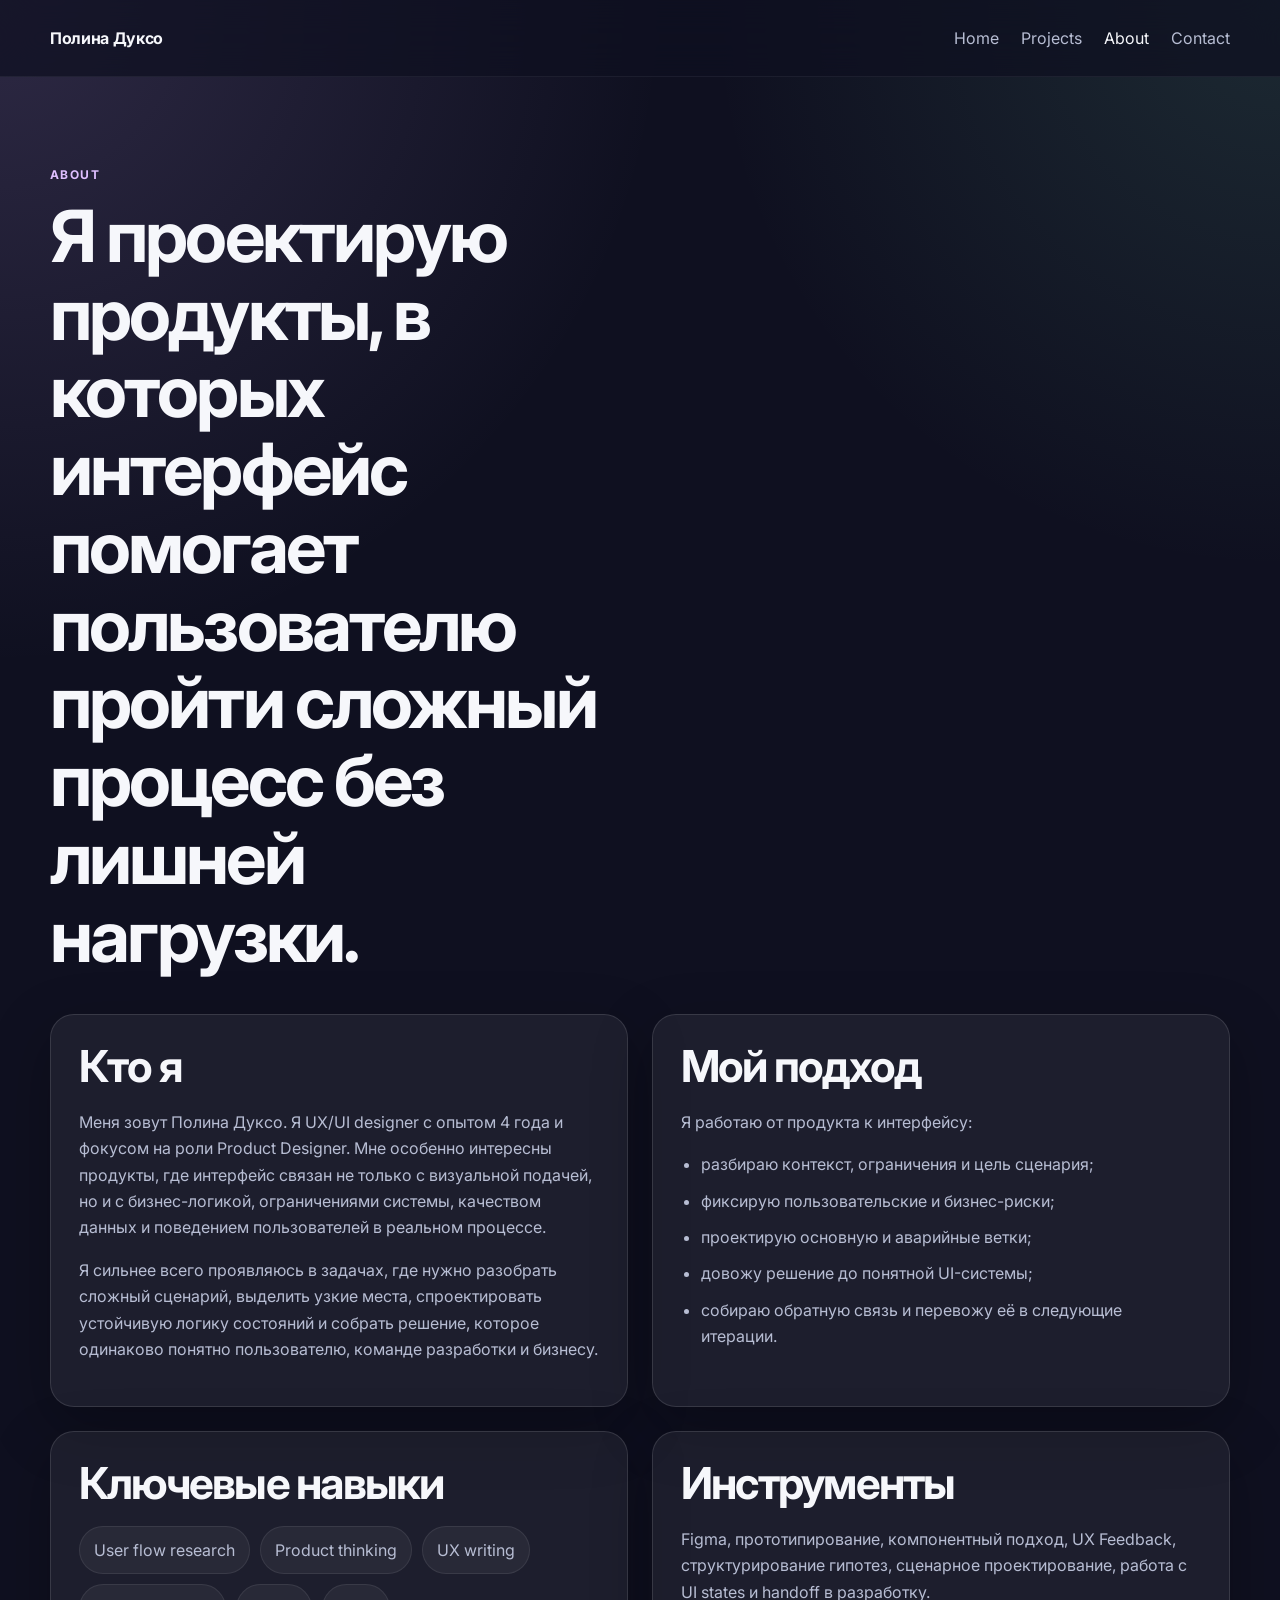
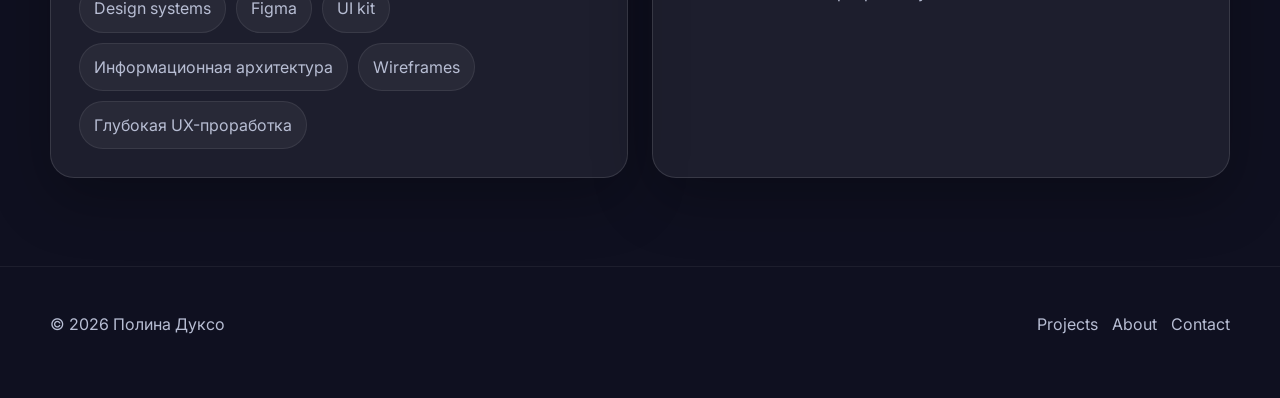
==== about.html @ f7b2549b "Initial commit" ====
<!doctype html>
<html lang="ru">
<head>
  <meta charset="UTF-8">
  <meta name="viewport" content="width=device-width, initial-scale=1.0">
  <title>About — Полина Дуксо</title>
  <meta name="description" content="О Полине Дуксо: UX/UI designer с опытом 4 года, фокусом на product thinking, системный дизайн и сложные пользовательские сценарии.">
  <link rel="preconnect" href="https://fonts.googleapis.com">
  <link rel="preconnect" href="https://fonts.gstatic.com" crossorigin>
  <link href="https://fonts.googleapis.com/css2?family=Inter:wght@400;500;600;700;800&display=swap" rel="stylesheet">
  <link rel="stylesheet" href="assets/css/style.css">
</head>
<body>
  <div class="site-shell">
    <header class="site-header">
      <div class="container nav-wrap">
        <a class="brand" href="index.html">Полина Дуксо</a>
        <button class="nav-toggle" type="button" aria-label="Открыть меню" aria-expanded="false">☰</button>
        <nav class="site-nav">
          <a href="index.html">Home</a>
          <a href="projects.html">Projects</a>
          <a class="is-active" href="about.html">About</a>
          <a href="contact.html">Contact</a>
        </nav>
      </div>
    </header>

    <main class="section">
      <div class="container about-layout">
        <div class="page-head">
          <p class="eyebrow">About</p>
          <h1>Я проектирую продукты, в которых интерфейс помогает пользователю пройти сложный процесс без лишней нагрузки.</h1>
        </div>

        <div class="about-grid">
          <article class="card prose-block">
            <h2>Кто я</h2>
            <p>
              Меня зовут Полина Дуксо. Я UX/UI designer с опытом 4 года и фокусом на роли Product Designer.
              Мне особенно интересны продукты, где интерфейс связан не только с визуальной подачей, но и с бизнес-логикой,
              ограничениями системы, качеством данных и поведением пользователей в реальном процессе.
            </p>
            <p>
              Я сильнее всего проявляюсь в задачах, где нужно разобрать сложный сценарий, выделить узкие места,
              спроектировать устойчивую логику состояний и собрать решение, которое одинаково понятно пользователю,
              команде разработки и бизнесу.
            </p>
          </article>

          <article class="card prose-block">
            <h2>Мой подход</h2>
            <p>Я работаю от продукта к интерфейсу:</p>
            <ul>
              <li>разбираю контекст, ограничения и цель сценария;</li>
              <li>фиксирую пользовательские и бизнес-риски;</li>
              <li>проектирую основную и аварийные ветки;</li>
              <li>довожу решение до понятной UI-системы;</li>
              <li>собираю обратную связь и перевожу её в следующие итерации.</li>
            </ul>
          </article>

          <article class="card prose-block">
            <h2>Ключевые навыки</h2>
            <div class="tag-cloud">
              <span>User flow research</span>
              <span>Product thinking</span>
              <span>UX writing</span>
              <span>Design systems</span>
              <span>Figma</span>
              <span>UI kit</span>
              <span>Информационная архитектура</span>
              <span>Wireframes</span>
              <span>Глубокая UX-проработка</span>
            </div>
          </article>

          <article class="card prose-block">
            <h2>Инструменты</h2>
            <p>Figma, прототипирование, компонентный подход, UX Feedback, структурирование гипотез, сценарное проектирование, работа с UI states и handoff в разработку.</p>
          </article>
        </div>
      </div>
    </main>

    <footer class="site-footer">
      <div class="container footer-wrap">
        <p>© 2026 Полина Дуксо</p>
        <div class="footer-links">
          <a href="projects.html">Projects</a>
          <a href="about.html">About</a>
          <a href="contact.html">Contact</a>
        </div>
      </div>
    </footer>
  </div>
  <script src="assets/js/main.js"></script>
</body>
</html>
---- assets/css/style.css ----
:root {
  --bg: #0f1020;
  --bg-soft: #15172d;
  --surface: rgba(255, 255, 255, 0.06);
  --surface-strong: rgba(255, 255, 255, 0.08);
  --border: rgba(255, 255, 255, 0.12);
  --text: #f6f7fb;
  --text-soft: #b7bdd3;
  --accent: #b89ae8;
  --accent-strong: #dfbfff;
  --shadow: 0 20px 60px rgba(0, 0, 0, 0.28);
  --radius: 24px;
  --radius-sm: 16px;
  --container: 1180px;
}

* { box-sizing: border-box; }
html { scroll-behavior: smooth; }
body {
  margin: 0;
  font-family: "Inter", system-ui, -apple-system, BlinkMacSystemFont, "Segoe UI", sans-serif;
  background:
    radial-gradient(circle at top left, rgba(184, 154, 232, 0.18), transparent 28%),
    radial-gradient(circle at top right, rgba(110, 198, 163, 0.14), transparent 24%),
    var(--bg);
  color: var(--text);
  line-height: 1.65;
}

a { color: inherit; text-decoration: none; }
img { max-width: 100%; display: block; }

.container {
  width: min(var(--container), calc(100% - 40px));
  margin: 0 auto;
}

.section { padding: 88px 0; }
.section-tight { padding-top: 32px; }
.section-soft { background: rgba(255,255,255,0.02); }

.site-header {
  position: sticky;
  top: 0;
  z-index: 20;
  backdrop-filter: blur(18px);
  background: rgba(15, 16, 32, 0.72);
  border-bottom: 1px solid rgba(255,255,255,0.06);
}

.nav-wrap {
  display: flex;
  align-items: center;
  justify-content: space-between;
  gap: 24px;
  min-height: 76px;
}

.brand {
  font-weight: 700;
  letter-spacing: -0.02em;
}

.site-nav {
  display: flex;
  align-items: center;
  gap: 22px;
}

.site-nav a {
  color: var(--text-soft);
  transition: color 0.2s ease;
}

.site-nav a:hover,
.site-nav a.is-active { color: var(--text); }

.nav-toggle {
  display: none;
  border: 1px solid var(--border);
  background: transparent;
  color: var(--text);
  border-radius: 12px;
  padding: 8px 12px;
}

.hero-grid,
.card-grid,
.project-hero-grid,
.about-grid,
.contact-grid,
.projects-grid,
.approach-grid,
.solution-grid,
.results-grid,
.fact-grid,
.jobs-grid,
.stats-grid,
.insight-list {
  display: grid;
  gap: 24px;
}

.hero-grid,
.project-hero-grid { grid-template-columns: 1.3fr 0.9fr; align-items: center; }
.card-grid { grid-template-columns: 1.1fr 1fr; }
.approach-grid,
.projects-grid,
.contact-grid,
.solution-grid,
.results-grid,
.insight-list { grid-template-columns: repeat(3, minmax(0, 1fr)); }
.about-grid { grid-template-columns: repeat(2, minmax(0, 1fr)); }
.fact-grid { grid-template-columns: repeat(4, minmax(0, 1fr)); }
.jobs-grid,
.stats-grid { grid-template-columns: repeat(2, minmax(0, 1fr)); }

.page-head,
.section-head { margin-bottom: 40px; }
.narrow { max-width: 760px; }

.eyebrow,
.card-label,
.insight-meta {
  margin: 0 0 12px;
  color: var(--accent-strong);
  text-transform: uppercase;
  letter-spacing: 0.12em;
  font-size: 12px;
  font-weight: 700;
}

h1, h2, h3 {
  margin: 0 0 18px;
  line-height: 1.08;
  letter-spacing: -0.04em;
}

h1 { font-size: clamp(40px, 7vw, 72px); max-width: 12ch; }
h2 { font-size: clamp(28px, 4vw, 44px); }
h3 { font-size: 22px; }

.lead,
.section-text {
  color: var(--text-soft);
  font-size: 18px;
  max-width: 760px;
}

.card,
.info-box,
.case-toc {
  background: var(--surface);
  border: 1px solid var(--border);
  border-radius: var(--radius);
  box-shadow: var(--shadow);
}

.card,
.info-box { padding: 28px; }
.case-toc { padding: 24px; position: sticky; top: 100px; }

.button {
  display: inline-flex;
  align-items: center;
  justify-content: center;
  min-height: 52px;
  padding: 0 22px;
  border-radius: 999px;
  font-weight: 600;
  transition: transform 0.2s ease, background 0.2s ease, border-color 0.2s ease;
}

.button:hover { transform: translateY(-1px); }
.button-primary { background: linear-gradient(135deg, var(--accent), var(--accent-strong)); color: #1a1332; }
.button-secondary { border: 1px solid var(--border); color: var(--text); }
.text-link,
.back-link { color: var(--accent-strong); font-weight: 600; }

.hero-actions,
.meta-row,
.footer-wrap,
.footer-links,
.cta-box,
.wrap-row { display: flex; gap: 14px; }
.hero-actions,
.wrap-row { flex-wrap: wrap; }
.meta-row {
  flex-wrap: wrap;
  color: var(--text-soft);
  font-size: 14px;
}
.meta-row span {
  padding: 8px 12px;
  background: rgba(255,255,255,0.04);
  border: 1px solid rgba(255,255,255,0.07);
  border-radius: 999px;
}

.feature-list,
.compact-list,
.prose-block ul,
.case-section ul,
.info-box ul { margin: 0; padding-left: 20px; }
.feature-list li,
.compact-list li,
.prose-block li,
.case-section li { margin-bottom: 10px; color: var(--text-soft); }

.placeholder-media {
  min-height: 280px;
  border-radius: calc(var(--radius) - 4px);
  border: 1px dashed rgba(255,255,255,0.18);
  background: linear-gradient(135deg, rgba(184,154,232,0.18), rgba(255,255,255,0.05));
  display: grid;
  place-items: center;
  color: var(--text-soft);
  text-align: center;
  padding: 24px;
}
.large-media { min-height: 420px; }
.wide-media { min-height: 360px; margin-top: 20px; }

.project-copy p,
.prose-block p,
.case-content p,
.contact-card p { color: var(--text-soft); }

.project-layout {
  display: grid;
  grid-template-columns: 280px minmax(0, 1fr);
  gap: 32px;
  align-items: start;
}

.case-toc nav {
  display: grid;
  gap: 10px;
}
.case-toc a {
  color: var(--text-soft);
  padding: 8px 0;
  border-bottom: 1px solid rgba(255,255,255,0.06);
}
.case-toc a:hover { color: var(--text); }

.case-content {
  display: grid;
  gap: 28px;
}
.case-section {
  padding: 8px 0 12px;
  border-bottom: 1px solid rgba(255,255,255,0.06);
}
.case-section:last-child { border-bottom: 0; }

.fact-card,
.stat-card {
  display: grid;
  gap: 10px;
}
.fact-card span,
.stat-card span { color: var(--text-soft); }
.fact-card strong,
.stat-card strong { font-size: 24px; }

.timeline-list {
  display: grid;
  gap: 16px;
}

.job-prefix,
.job-body,
.job-result { margin: 0 0 8px; }
.job-prefix { color: var(--text-soft); }
.job-body { font-weight: 600; }
.job-result { color: var(--accent-strong); }

.tag-cloud {
  display: flex;
  flex-wrap: wrap;
  gap: 10px;
}
.tag-cloud span {
  padding: 10px 14px;
  border-radius: 999px;
  background: rgba(255,255,255,0.05);
  border: 1px solid rgba(255,255,255,0.08);
  color: var(--text-soft);
}

.cta-box {
  display: flex;
  align-items: center;
  justify-content: space-between;
  gap: 24px;
}

.muted-card { opacity: 0.78; }
.site-footer {
  padding: 28px 0 44px;
  border-top: 1px solid rgba(255,255,255,0.06);
}
.footer-wrap {
  align-items: center;
  justify-content: space-between;
  color: var(--text-soft);
}
.footer-links a { color: var(--text-soft); }
.footer-links a:hover { color: var(--text); }

@media (max-width: 1024px) {
  .hero-grid,
  .project-hero-grid,
  .card-grid,
  .project-layout,
  .about-grid,
  .approach-grid,
  .projects-grid,
  .contact-grid,
  .solution-grid,
  .results-grid,
  .fact-grid,
  .jobs-grid,
  .stats-grid,
  .insight-list {
    grid-template-columns: 1fr;
  }

  .case-toc { position: static; }
  h1 { max-width: none; }
}

@media (max-width: 768px) {
  .section { padding: 72px 0; }
  .container { width: min(var(--container), calc(100% - 24px)); }
  .nav-toggle { display: inline-flex; }
  .site-nav {
    position: absolute;
    top: 76px;
    left: 12px;
    right: 12px;
    display: none;
    flex-direction: column;
    align-items: stretch;
    padding: 16px;
    border-radius: 18px;
    background: rgba(21, 23, 45, 0.96);
    border: 1px solid var(--border);
  }
  .site-nav.is-open { display: flex; }
  .cta-box,
  .footer-wrap { flex-direction: column; align-items: flex-start; }
  .card,
  .info-box,
  .case-toc { padding: 22px; }
}
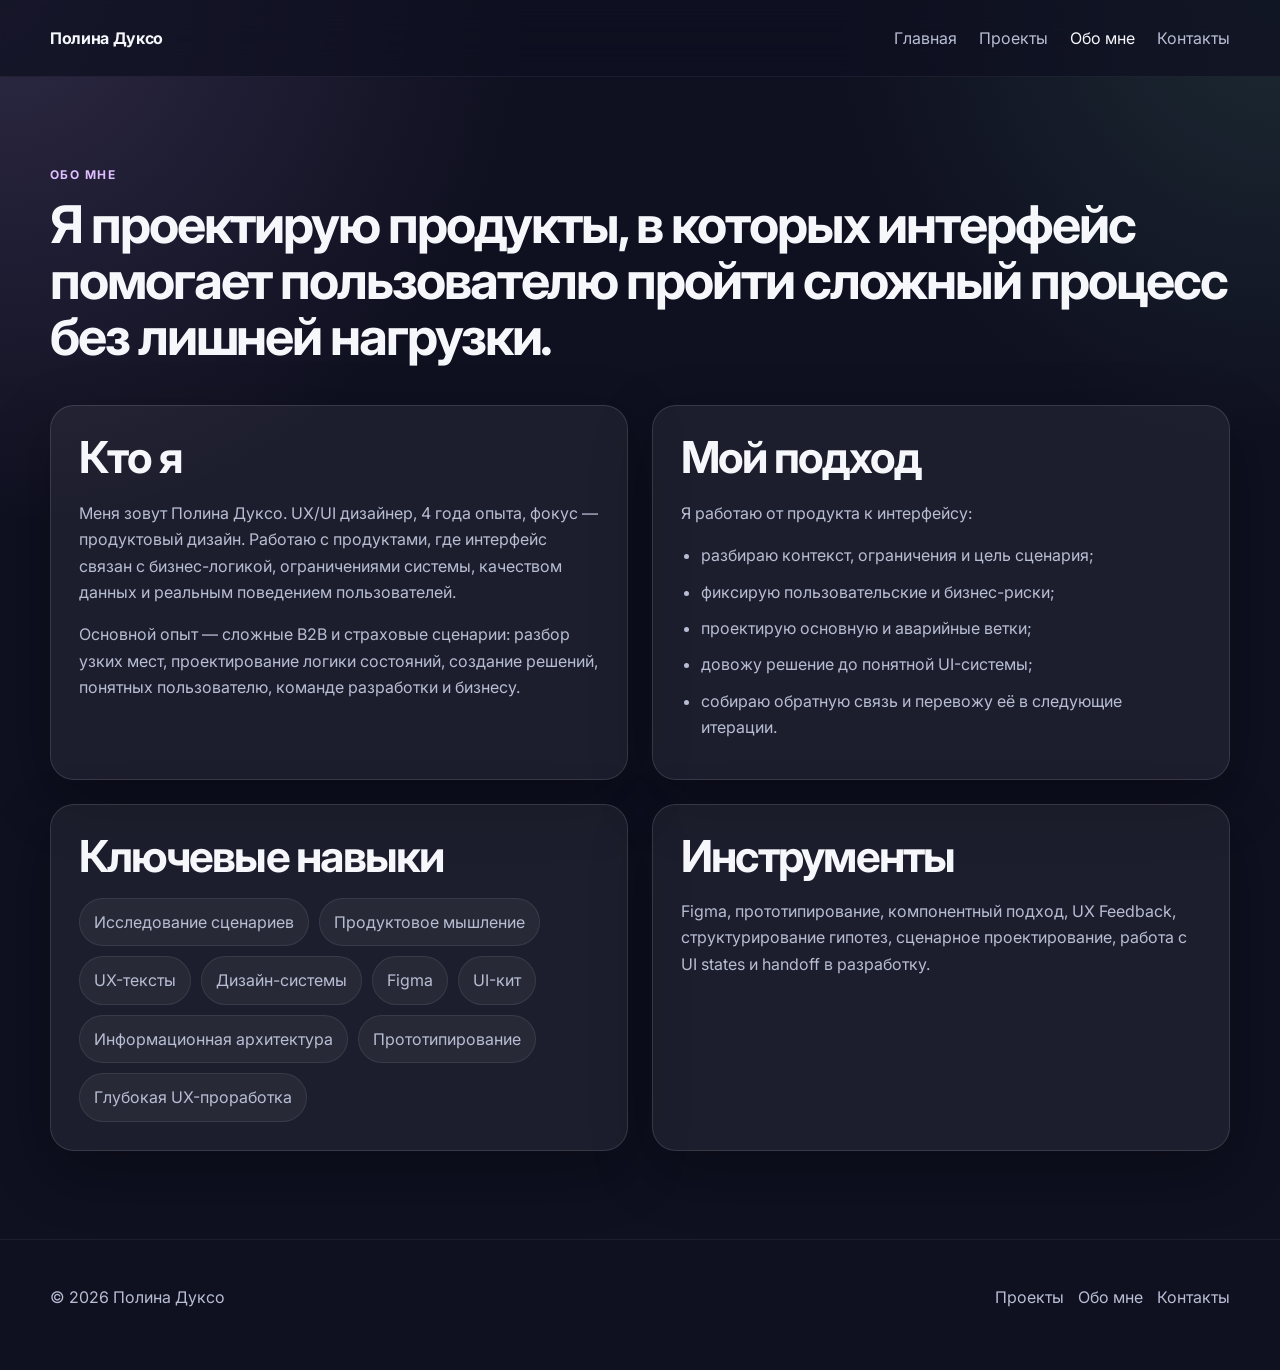
==== commit a9344c0b: "Add site projects" ====
--- a/about.html
+++ b/about.html
@@ -17,10 +17,10 @@
         <a class="brand" href="index.html">Полина Дуксо</a>
         <button class="nav-toggle" type="button" aria-label="Открыть меню" aria-expanded="false">☰</button>
         <nav class="site-nav">
-          <a href="index.html">Home</a>
-          <a href="projects.html">Projects</a>
-          <a class="is-active" href="about.html">About</a>
-          <a href="contact.html">Contact</a>
+          <a href="index.html">Главная</a>
+          <a href="projects.html">Проекты</a>
+          <a class="is-active" href="about.html">Обо мне</a>
+          <a href="contact.html">Контакты</a>
         </nav>
       </div>
     </header>
@@ -28,21 +28,21 @@
     <main class="section">
       <div class="container about-layout">
         <div class="page-head">
-          <p class="eyebrow">About</p>
-          <h1>Я проектирую продукты, в которых интерфейс помогает пользователю пройти сложный процесс без лишней нагрузки.</h1>
+          <p class="eyebrow">Обо мне</p>
+          <h1 style="max-width: none">Я проектирую продукты, в которых интерфейс помогает пользователю пройти сложный процесс без лишней нагрузки.</h1>
         </div>
 
         <div class="about-grid">
           <article class="card prose-block">
             <h2>Кто я</h2>
             <p>
-              Меня зовут Полина Дуксо. Я UX/UI designer с опытом 4 года и фокусом на роли Product Designer.
-              Мне особенно интересны продукты, где интерфейс связан не только с визуальной подачей, но и с бизнес-логикой,
-              ограничениями системы, качеством данных и поведением пользователей в реальном процессе.
+              Меня зовут Полина Дуксо. UX/UI дизайнер, 4 года опыта, фокус — продуктовый дизайн.
+              Работаю с продуктами, где интерфейс связан с бизнес-логикой,
+              ограничениями системы, качеством данных и реальным поведением пользователей.
             </p>
             <p>
-              Я сильнее всего проявляюсь в задачах, где нужно разобрать сложный сценарий, выделить узкие места,
-              спроектировать устойчивую логику состояний и собрать решение, которое одинаково понятно пользователю,
+              Основной опыт — сложные B2B и страховые сценарии: разбор узких мест,
+              проектирование логики состояний, создание решений, понятных пользователю,
               команде разработки и бизнесу.
             </p>
           </article>
@@ -62,14 +62,14 @@
           <article class="card prose-block">
             <h2>Ключевые навыки</h2>
             <div class="tag-cloud">
-              <span>User flow research</span>
-              <span>Product thinking</span>
-              <span>UX writing</span>
-              <span>Design systems</span>
+              <span>Исследование сценариев</span>
+              <span>Продуктовое мышление</span>
+              <span>UX-тексты</span>
+              <span>Дизайн-системы</span>
               <span>Figma</span>
-              <span>UI kit</span>
+              <span>UI-кит</span>
               <span>Информационная архитектура</span>
-              <span>Wireframes</span>
+              <span>Прототипирование</span>
               <span>Глубокая UX-проработка</span>
             </div>
           </article>
@@ -86,9 +86,9 @@
       <div class="container footer-wrap">
         <p>© 2026 Полина Дуксо</p>
         <div class="footer-links">
-          <a href="projects.html">Projects</a>
-          <a href="about.html">About</a>
-          <a href="contact.html">Contact</a>
+          <a href="projects.html">Проекты</a>
+          <a href="about.html">Обо мне</a>
+          <a href="contact.html">Контакты</a>
         </div>
       </div>
     </footer>
--- a/assets/css/style.css
+++ b/assets/css/style.css
@@ -102,7 +102,7 @@
 }
 
 .hero-grid,
-.project-hero-grid { grid-template-columns: 1.3fr 0.9fr; align-items: center; }
+.project-hero-grid { grid-template-columns: 1.3fr 0.9fr; align-items: start; }
 .card-grid { grid-template-columns: 1.1fr 1fr; }
 .approach-grid,
 .projects-grid,
@@ -136,7 +136,7 @@
   letter-spacing: -0.04em;
 }
 
-h1 { font-size: clamp(40px, 7vw, 72px); max-width: 12ch; }
+h1 { font-size: clamp(32px, 4.5vw, 52px); max-width: 20ch; }
 h2 { font-size: clamp(28px, 4vw, 44px); }
 h3 { font-size: 22px; }
 
@@ -154,6 +154,8 @@
   border: 1px solid var(--border);
   border-radius: var(--radius);
   box-shadow: var(--shadow);
+  overflow-wrap: break-word;
+  min-width: 0;
 }
 
 .card,
@@ -190,6 +192,10 @@
   color: var(--text-soft);
   font-size: 14px;
 }
+.meta-row { margin-top: 16px; }
+.meta-row + h2,
+.meta-row + h3 { margin-top: 20px; }
+
 .meta-row span {
   padding: 8px 12px;
   background: rgba(255,255,255,0.04);
@@ -243,6 +249,10 @@
   border-bottom: 1px solid rgba(255,255,255,0.06);
 }
 .case-toc a:hover { color: var(--text); }
+.case-toc a.toc-active {
+  color: var(--accent-strong);
+  border-bottom-color: var(--accent);
+}
 
 .case-content {
   display: grid;
@@ -294,6 +304,79 @@
   align-items: center;
   justify-content: space-between;
   gap: 24px;
+}
+
+/* Job Stories */
+.job-story-card { position: relative; padding-top: 48px; }
+.job-number {
+  position: absolute;
+  top: 20px;
+  right: 24px;
+  font-size: 32px;
+  font-weight: 800;
+  color: var(--accent);
+  opacity: 0.25;
+  line-height: 1;
+}
+
+/* Hypothesis grid */
+.hypothesis-grid {
+  display: grid;
+  grid-template-columns: repeat(4, minmax(0, 1fr));
+  gap: 16px;
+}
+.hypothesis-grid .card:last-child:nth-child(4n - 3) {
+  grid-column: span 1;
+}
+.hypothesis-card {
+  display: flex;
+  flex-direction: column;
+  gap: 12px;
+}
+.hypothesis-card p { color: var(--text-soft); margin: 0; font-size: 15px; }
+.hypothesis-num {
+  font-size: 20px;
+  font-weight: 800;
+  color: var(--accent);
+  letter-spacing: -0.02em;
+}
+
+/* Insights — wide cards stacked */
+.insights-stack {
+  display: grid;
+  gap: 24px;
+}
+.insight-card-wide {
+  padding: 36px 40px;
+}
+.insight-header {
+  display: flex;
+  align-items: center;
+  gap: 16px;
+  margin-bottom: 24px;
+}
+.insight-header h3 { margin: 0; }
+.insight-num {
+  font-size: 28px;
+  font-weight: 800;
+  color: var(--accent);
+  opacity: 0.4;
+  flex-shrink: 0;
+}
+.insight-columns {
+  display: grid;
+  grid-template-columns: 1fr 1fr;
+  gap: 32px;
+}
+.insight-columns p { margin: 0 0 8px; }
+
+@media (max-width: 1024px) {
+  .hypothesis-grid { grid-template-columns: repeat(2, minmax(0, 1fr)); }
+  .insight-columns { grid-template-columns: 1fr; gap: 20px; }
+}
+@media (max-width: 768px) {
+  .hypothesis-grid { grid-template-columns: 1fr 1fr; }
+  .insight-card-wide { padding: 24px; }
 }
 
 .muted-card { opacity: 0.78; }
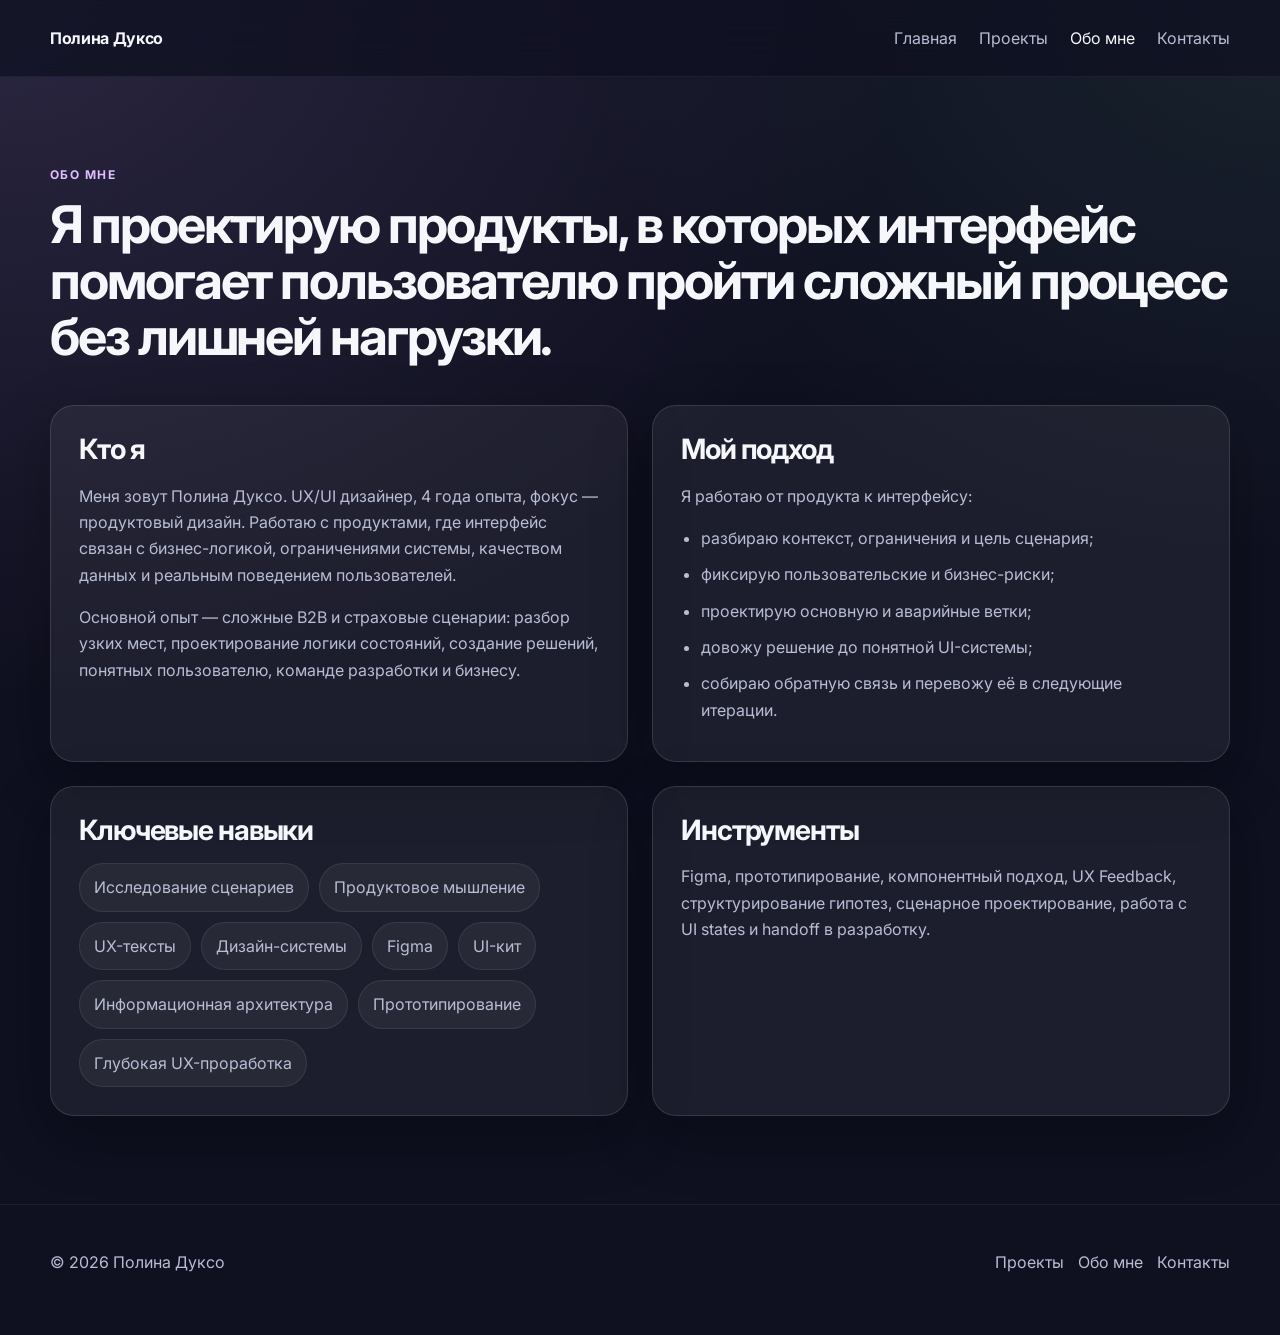
==== commit 30a1373c: "Improve landing layout, screenshots and mobile navigation - Home: show all three case studies with r" ====
--- a/about.html
+++ b/about.html
@@ -3,12 +3,14 @@
 <head>
   <meta charset="UTF-8">
   <meta name="viewport" content="width=device-width, initial-scale=1.0">
-  <title>About — Полина Дуксо</title>
+  <title>Обо мне — Полина Дуксо</title>
   <meta name="description" content="О Полине Дуксо: UX/UI designer с опытом 4 года, фокусом на product thinking, системный дизайн и сложные пользовательские сценарии.">
   <link rel="preconnect" href="https://fonts.googleapis.com">
   <link rel="preconnect" href="https://fonts.gstatic.com" crossorigin>
   <link href="https://fonts.googleapis.com/css2?family=Inter:wght@400;500;600;700;800&display=swap" rel="stylesheet">
   <link rel="stylesheet" href="assets/css/style.css">
+  <link rel="icon" href="assets/img/favicon.svg" type="image/svg+xml">
+  <meta name="theme-color" content="#0f1020">
 </head>
 <body>
   <div class="site-shell">
--- a/assets/css/style.css
+++ b/assets/css/style.css
@@ -12,23 +12,44 @@
   --radius: 24px;
   --radius-sm: 16px;
   --container: 1180px;
+  --header-h: 76px;
+  --shot-bg: #f7f8fb;
 }
 
 * { box-sizing: border-box; }
-html { scroll-behavior: smooth; }
+html {
+  scroll-behavior: smooth;
+  /* anchor targets land below the sticky header */
+  scroll-padding-top: calc(var(--header-h) + 20px);
+}
 body {
   margin: 0;
   font-family: "Inter", system-ui, -apple-system, BlinkMacSystemFont, "Segoe UI", sans-serif;
+  /* fixed-size glows: percentage stops stretched with page height and greyed out long case pages */
   background:
-    radial-gradient(circle at top left, rgba(184, 154, 232, 0.18), transparent 28%),
-    radial-gradient(circle at top right, rgba(110, 198, 163, 0.14), transparent 24%),
+    radial-gradient(1300px 1000px at 0% 0%, rgba(184, 154, 232, 0.16), transparent 70%),
+    radial-gradient(1000px 800px at 100% 0%, rgba(110, 198, 163, 0.10), transparent 70%),
     var(--bg);
+  background-repeat: no-repeat;
   color: var(--text);
   line-height: 1.65;
 }
 
 a { color: inherit; text-decoration: none; }
 img { max-width: 100%; display: block; }
+
+a:focus-visible,
+button:focus-visible,
+[role="button"]:focus-visible {
+  outline: 2px solid var(--accent-strong);
+  outline-offset: 3px;
+  border-radius: 8px;
+}
+
+@media (prefers-reduced-motion: reduce) {
+  html { scroll-behavior: auto; }
+  *, *::before, *::after { transition: none !important; }
+}
 
 .container {
   width: min(var(--container), calc(100% - 40px));
@@ -53,7 +74,7 @@
   align-items: center;
   justify-content: space-between;
   gap: 24px;
-  min-height: 76px;
+  min-height: var(--header-h);
 }
 
 .brand {
@@ -102,7 +123,7 @@
 }
 
 .hero-grid,
-.project-hero-grid { grid-template-columns: 1.3fr 0.9fr; align-items: start; }
+.project-hero-grid { grid-template-columns: 1.3fr 0.9fr; align-items: center; }
 .card-grid { grid-template-columns: 1.1fr 1fr; }
 .approach-grid,
 .projects-grid,
@@ -118,6 +139,7 @@
 .page-head,
 .section-head { margin-bottom: 40px; }
 .narrow { max-width: 760px; }
+.nowrap { white-space: nowrap; }
 
 .eyebrow,
 .card-label,
@@ -160,7 +182,13 @@
 
 .card,
 .info-box { padding: 28px; }
-.case-toc { padding: 24px; position: sticky; top: 100px; }
+.case-toc { padding: 24px; position: sticky; top: calc(var(--header-h) + 24px); }
+
+.card p { color: var(--text-soft); }
+.card p strong,
+.case-content p strong { color: var(--text); }
+.prose-block h2,
+.contact-card h2 { font-size: clamp(22px, 2.4vw, 28px); }
 
 .button {
   display: inline-flex;
@@ -178,6 +206,9 @@
 .button-secondary { border: 1px solid var(--border); color: var(--text); }
 .text-link,
 .back-link { color: var(--accent-strong); font-weight: 600; }
+.back-link { display: inline-block; margin-bottom: 20px; }
+.text-link:hover,
+.back-link:hover { text-decoration: underline; text-underline-offset: 4px; }
 
 .hero-actions,
 .meta-row,
@@ -213,19 +244,108 @@
 .prose-block li,
 .case-section li { margin-bottom: 10px; color: var(--text-soft); }
 
-.placeholder-media {
-  min-height: 280px;
+/* Screenshot frame: light panel matching the mockups' own background */
+.shot {
+  position: relative;
+  display: block;
+  margin: 0;
+  aspect-ratio: 16 / 9;
   border-radius: calc(var(--radius) - 4px);
-  border: 1px dashed rgba(255,255,255,0.18);
-  background: linear-gradient(135deg, rgba(184,154,232,0.18), rgba(255,255,255,0.05));
-  display: grid;
-  place-items: center;
+  background: var(--shot-bg);
+  overflow: hidden;
+}
+.shot img {
+  position: absolute;
+  inset: 20px;
+  width: calc(100% - 40px);
+  height: calc(100% - 40px);
+  object-fit: scale-down;
+}
+.shot-cover img {
+  inset: 0;
+  width: 100%;
+  height: 100%;
+  object-fit: cover;
+}
+/* Wide in-case screenshots keep their natural height */
+.shot-natural { aspect-ratio: auto; padding: 20px; }
+.shot-natural img { position: static; width: 100%; height: auto; }
+
+.case-figure { margin: 20px 0 0; }
+.case-figure figcaption {
+  margin-top: 12px;
   color: var(--text-soft);
-  text-align: center;
-  padding: 24px;
-}
-.large-media { min-height: 420px; }
-.wide-media { min-height: 360px; margin-top: 20px; }
+  font-size: 14px;
+}
+
+[data-zoom] img { cursor: zoom-in; }
+
+.lightbox {
+  padding: 0;
+  border: 0;
+  background: transparent;
+  max-width: 96vw;
+  max-height: 94vh;
+  overflow: visible;
+}
+.lightbox::backdrop {
+  background: rgba(8, 9, 20, 0.88);
+  backdrop-filter: blur(4px);
+}
+.lightbox img {
+  max-width: 96vw;
+  max-height: 94vh;
+  border-radius: 12px;
+  background: var(--shot-bg);
+  cursor: zoom-out;
+}
+.lightbox-close {
+  position: fixed;
+  top: 16px;
+  right: 16px;
+  width: 44px;
+  height: 44px;
+  border: 1px solid var(--border);
+  border-radius: 999px;
+  background: rgba(21, 23, 45, 0.9);
+  color: var(--text);
+  font-size: 24px;
+  line-height: 1;
+  cursor: pointer;
+}
+html:has(.lightbox[open]) { overflow: hidden; }
+
+/* Project cards (projects page) and project rows (home) */
+.project-card {
+  position: relative;
+  display: flex;
+  flex-direction: column;
+  transition: transform 0.2s ease, border-color 0.2s ease;
+}
+.project-card h2 { font-size: clamp(22px, 2vw, 26px); margin-top: 20px; }
+.project-card .text-link { margin-top: auto; padding-top: 8px; }
+/* the whole card is clickable through its main link */
+.project-card .text-link::after,
+.project-highlight .text-link::after {
+  content: "";
+  position: absolute;
+  inset: 0;
+  border-radius: inherit;
+}
+.project-card:hover,
+.project-highlight:hover {
+  transform: translateY(-2px);
+  border-color: rgba(223, 191, 255, 0.35);
+}
+
+.case-list { display: grid; gap: 24px; }
+.project-highlight {
+  position: relative;
+  align-items: center;
+  transition: transform 0.2s ease, border-color 0.2s ease;
+}
+.project-highlight:nth-child(even) .shot { order: 2; }
+.project-highlight h3 { font-size: clamp(22px, 2.2vw, 28px); }
 
 .project-copy p,
 .prose-block p,
@@ -272,7 +392,12 @@
 .fact-card span,
 .stat-card span { color: var(--text-soft); }
 .fact-card strong,
-.stat-card strong { font-size: 24px; }
+.stat-card strong { font-size: 24px; line-height: 1.25; }
+.stat-card strong {
+  font-size: clamp(28px, 3vw, 36px);
+  color: var(--accent-strong);
+  letter-spacing: -0.02em;
+}
 
 .timeline-list {
   display: grid;
@@ -282,9 +407,9 @@
 .job-prefix,
 .job-body,
 .job-result { margin: 0 0 8px; }
-.job-prefix { color: var(--text-soft); }
-.job-body { font-weight: 600; }
-.job-result { color: var(--accent-strong); }
+.card .job-prefix { color: var(--text-soft); }
+.card .job-body { font-weight: 600; color: var(--text); }
+.card .job-result { color: var(--accent-strong); }
 
 .tag-cloud {
   display: flex;
@@ -305,6 +430,15 @@
   justify-content: space-between;
   gap: 24px;
 }
+.cta-box .button { white-space: nowrap; flex-shrink: 0; }
+.cta-box h2 { margin-bottom: 8px; }
+.cta-box p:last-child { margin-bottom: 0; }
+
+.contact-card a {
+  color: var(--accent-strong);
+  font-weight: 600;
+}
+.contact-card a:hover { text-decoration: underline; text-underline-offset: 4px; }
 
 /* Job Stories */
 .job-story-card { position: relative; padding-top: 48px; }
@@ -325,9 +459,6 @@
   grid-template-columns: repeat(4, minmax(0, 1fr));
   gap: 16px;
 }
-.hypothesis-grid .card:last-child:nth-child(4n - 3) {
-  grid-column: span 1;
-}
 .hypothesis-card {
   display: flex;
   flex-direction: column;
@@ -377,6 +508,10 @@
 @media (max-width: 768px) {
   .hypothesis-grid { grid-template-columns: 1fr 1fr; }
   .insight-card-wide { padding: 24px; }
+}
+@media (max-width: 560px) {
+  .hypothesis-grid { grid-template-columns: 1fr; gap: 12px; }
+  .hypothesis-card { flex-direction: row; align-items: baseline; gap: 16px; }
 }
 
 .muted-card { opacity: 0.78; }
@@ -405,13 +540,43 @@
   .results-grid,
   .fact-grid,
   .jobs-grid,
-  .stats-grid,
   .insight-list {
     grid-template-columns: 1fr;
   }
 
-  .case-toc { position: static; }
   h1 { max-width: none; }
+  .project-highlight:nth-child(even) .shot { order: 0; }
+
+  /* Case navigation becomes a sticky strip of chips under the header */
+  html { scroll-padding-top: calc(var(--header-h) + 80px); }
+  .card.case-toc {
+    top: var(--header-h);
+    z-index: 10;
+    padding: 10px;
+    border-radius: 18px;
+    background: rgba(21, 23, 45, 0.92);
+    backdrop-filter: blur(14px);
+  }
+  .case-toc .card-label { display: none; }
+  .case-toc nav {
+    display: flex;
+    gap: 8px;
+    overflow-x: auto;
+    scrollbar-width: none;
+  }
+  .case-toc nav::-webkit-scrollbar { display: none; }
+  .case-toc a {
+    flex: 0 0 auto;
+    padding: 6px 14px;
+    border: 1px solid var(--border);
+    border-radius: 999px;
+    white-space: nowrap;
+    font-size: 14px;
+  }
+  .case-toc a.toc-active {
+    background: rgba(184, 154, 232, 0.16);
+    border-color: var(--accent);
+  }
 }
 
 @media (max-width: 768px) {
@@ -420,7 +585,7 @@
   .nav-toggle { display: inline-flex; }
   .site-nav {
     position: absolute;
-    top: 76px;
+    top: var(--header-h);
     left: 12px;
     right: 12px;
     display: none;
@@ -428,13 +593,24 @@
     align-items: stretch;
     padding: 16px;
     border-radius: 18px;
-    background: rgba(21, 23, 45, 0.96);
+    background: var(--bg-soft);
     border: 1px solid var(--border);
+    box-shadow: var(--shadow);
   }
   .site-nav.is-open { display: flex; }
+  .site-nav a { padding: 10px 8px; }
   .cta-box,
   .footer-wrap { flex-direction: column; align-items: flex-start; }
+  .cta-box .button { align-self: stretch; }
   .card,
-  .info-box,
-  .case-toc { padding: 22px; }
-}
+  .info-box { padding: 22px; }
+  .shot img { inset: 12px; width: calc(100% - 24px); height: calc(100% - 24px); }
+  .shot-cover img { inset: 0; width: 100%; height: 100%; }
+  .shot-natural { padding: 12px; }
+
+  /* numbers sit two per row; text facts keep the full width */
+  .stats-grid { gap: 12px; }
+  .stats-grid .fact-card { grid-column: 1 / -1; gap: 4px; padding: 16px 20px; }
+  .fact-card strong { font-size: 19px; }
+  .stat-card { padding: 18px; }
+}
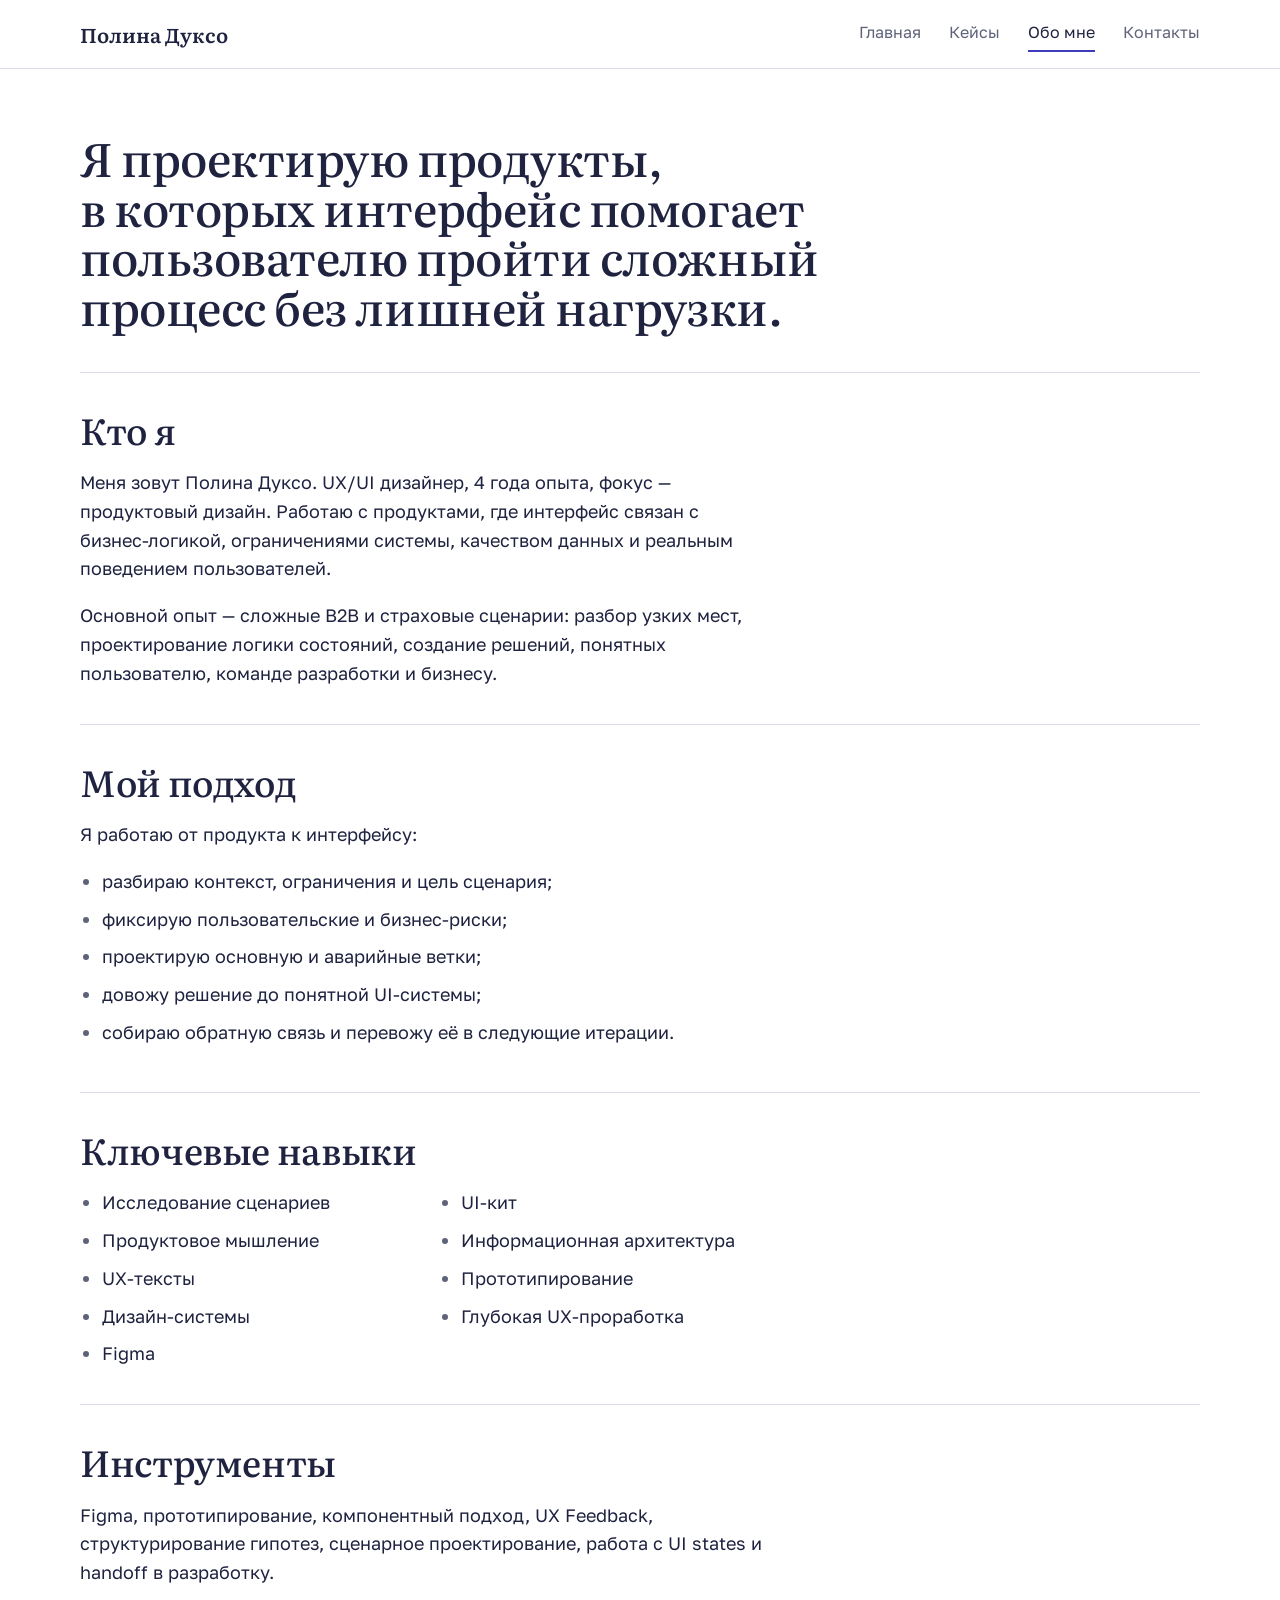
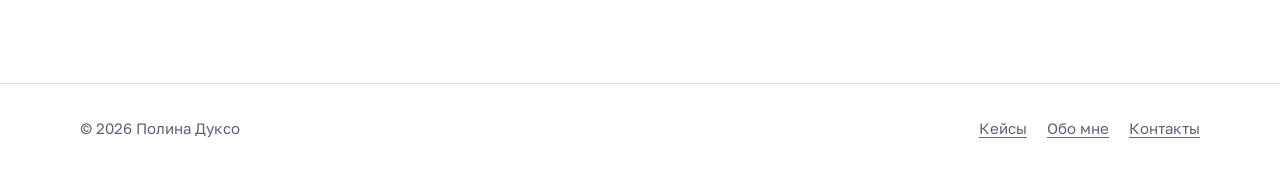
==== commit 1e3959aa: "Redesign: paper-and-ink design system and live application demo - New design system: white page, ink" ====
--- a/about.html
+++ b/about.html
@@ -7,80 +7,80 @@
   <meta name="description" content="О Полине Дуксо: UX/UI designer с опытом 4 года, фокусом на product thinking, системный дизайн и сложные пользовательские сценарии.">
   <link rel="preconnect" href="https://fonts.googleapis.com">
   <link rel="preconnect" href="https://fonts.gstatic.com" crossorigin>
-  <link href="https://fonts.googleapis.com/css2?family=Inter:wght@400;500;600;700;800&display=swap" rel="stylesheet">
+  <link href="https://fonts.googleapis.com/css2?family=Golos+Text:wght@400;500;600&family=Literata:opsz,wght@7..72,400;7..72,500;7..72,600&display=swap" rel="stylesheet">
   <link rel="stylesheet" href="assets/css/style.css">
   <link rel="icon" href="assets/img/favicon.svg" type="image/svg+xml">
-  <meta name="theme-color" content="#0f1020">
+  <meta name="theme-color" content="#ffffff">
 </head>
 <body>
+  <a class="skip-link" href="#main">К содержанию</a>
   <div class="site-shell">
     <header class="site-header">
       <div class="container nav-wrap">
         <a class="brand" href="index.html">Полина Дуксо</a>
-        <button class="nav-toggle" type="button" aria-label="Открыть меню" aria-expanded="false">☰</button>
-        <nav class="site-nav">
+        <button class="nav-toggle" type="button" aria-label="Меню" aria-controls="site-nav" aria-expanded="false">☰</button>
+        <nav class="site-nav" id="site-nav" aria-label="Основное меню">
           <a href="index.html">Главная</a>
-          <a href="projects.html">Проекты</a>
-          <a class="is-active" href="about.html">Обо мне</a>
+          <a href="projects.html">Кейсы</a>
+          <a class="is-active" href="about.html" aria-current="page">Обо мне</a>
           <a href="contact.html">Контакты</a>
         </nav>
       </div>
     </header>
 
-    <main class="section">
-      <div class="container about-layout">
-        <div class="page-head">
-          <p class="eyebrow">Обо мне</p>
-          <h1 style="max-width: none">Я проектирую продукты, в которых интерфейс помогает пользователю пройти сложный процесс без лишней нагрузки.</h1>
+    <main id="main">
+      <section class="page-head">
+        <div class="container">
+          <h1>Я проектирую продукты, в&nbsp;которых интерфейс помогает пользователю пройти сложный процесс без лишней нагрузки.</h1>
         </div>
+      </section>
 
-        <div class="about-grid">
-          <article class="card prose-block">
-            <h2>Кто я</h2>
-            <p>
-              Меня зовут Полина Дуксо. UX/UI дизайнер, 4 года опыта, фокус — продуктовый дизайн.
-              Работаю с продуктами, где интерфейс связан с бизнес-логикой,
-              ограничениями системы, качеством данных и реальным поведением пользователей.
-            </p>
-            <p>
-              Основной опыт — сложные B2B и страховые сценарии: разбор узких мест,
-              проектирование логики состояний, создание решений, понятных пользователю,
-              команде разработки и бизнесу.
-            </p>
-          </article>
+      <div class="container prose">
+        <section>
+          <h2>Кто я</h2>
+          <p>
+            Меня зовут Полина Дуксо. UX/UI дизайнер, 4 года опыта, фокус — продуктовый дизайн.
+            Работаю с продуктами, где интерфейс связан с бизнес-логикой,
+            ограничениями системы, качеством данных и реальным поведением пользователей.
+          </p>
+          <p>
+            Основной опыт — сложные B2B и страховые сценарии: разбор узких мест,
+            проектирование логики состояний, создание решений, понятных пользователю,
+            команде разработки и бизнесу.
+          </p>
+        </section>
 
-          <article class="card prose-block">
-            <h2>Мой подход</h2>
-            <p>Я работаю от продукта к интерфейсу:</p>
-            <ul>
-              <li>разбираю контекст, ограничения и цель сценария;</li>
-              <li>фиксирую пользовательские и бизнес-риски;</li>
-              <li>проектирую основную и аварийные ветки;</li>
-              <li>довожу решение до понятной UI-системы;</li>
-              <li>собираю обратную связь и перевожу её в следующие итерации.</li>
-            </ul>
-          </article>
+        <section>
+          <h2>Мой подход</h2>
+          <p>Я работаю от продукта к интерфейсу:</p>
+          <ul>
+            <li>разбираю контекст, ограничения и цель сценария;</li>
+            <li>фиксирую пользовательские и бизнес-риски;</li>
+            <li>проектирую основную и аварийные ветки;</li>
+            <li>довожу решение до понятной UI-системы;</li>
+            <li>собираю обратную связь и перевожу её в следующие итерации.</li>
+          </ul>
+        </section>
 
-          <article class="card prose-block">
-            <h2>Ключевые навыки</h2>
-            <div class="tag-cloud">
-              <span>Исследование сценариев</span>
-              <span>Продуктовое мышление</span>
-              <span>UX-тексты</span>
-              <span>Дизайн-системы</span>
-              <span>Figma</span>
-              <span>UI-кит</span>
-              <span>Информационная архитектура</span>
-              <span>Прототипирование</span>
-              <span>Глубокая UX-проработка</span>
-            </div>
-          </article>
+        <section>
+          <h2>Ключевые навыки</h2>
+          <ul class="columns">
+            <li>Исследование сценариев</li>
+            <li>Продуктовое мышление</li>
+            <li>UX-тексты</li>
+            <li>Дизайн-системы</li>
+            <li>Figma</li>
+            <li>UI-кит</li>
+            <li>Информационная архитектура</li>
+            <li>Прототипирование</li>
+            <li>Глубокая UX-проработка</li>
+          </ul>
+        </section>
 
-          <article class="card prose-block">
-            <h2>Инструменты</h2>
-            <p>Figma, прототипирование, компонентный подход, UX Feedback, структурирование гипотез, сценарное проектирование, работа с UI states и handoff в разработку.</p>
-          </article>
-        </div>
+        <section>
+          <h2>Инструменты</h2>
+          <p>Figma, прототипирование, компонентный подход, UX Feedback, структурирование гипотез, сценарное проектирование, работа с UI states и handoff в разработку.</p>
+        </section>
       </div>
     </main>
 
@@ -88,7 +88,7 @@
       <div class="container footer-wrap">
         <p>© 2026 Полина Дуксо</p>
         <div class="footer-links">
-          <a href="projects.html">Проекты</a>
+          <a href="projects.html">Кейсы</a>
           <a href="about.html">Обо мне</a>
           <a href="contact.html">Контакты</a>
         </div>
--- a/assets/css/style.css
+++ b/assets/css/style.css
@@ -1,74 +1,138 @@
+/*
+  Бумага и печать.
+  Тема портфолио: страховые бумаги (заявки, описи, полисы), превращённые в интерфейсы.
+  Лист — белая страница; бумага — подложка под скриншоты (совпадает с фоном макетов);
+  чернила — текст; печать — единственный акцент (ссылки, кнопки, метки статусов).
+*/
 :root {
-  --bg: #0f1020;
-  --bg-soft: #15172d;
-  --surface: rgba(255, 255, 255, 0.06);
-  --surface-strong: rgba(255, 255, 255, 0.08);
-  --border: rgba(255, 255, 255, 0.12);
-  --text: #f6f7fb;
-  --text-soft: #b7bdd3;
-  --accent: #b89ae8;
-  --accent-strong: #dfbfff;
-  --shadow: 0 20px 60px rgba(0, 0, 0, 0.28);
-  --radius: 24px;
-  --radius-sm: 16px;
-  --container: 1180px;
-  --header-h: 76px;
-  --shot-bg: #f7f8fb;
+  --page: #ffffff;
+  --paper: #f7f8fb;
+  --ink: #1f2340;
+  --pencil: #5e6378;
+  --rule: #dadde8;
+  --stamp: #3f3cbb;
+  --stamp-dark: #312e9a;
+  --stamp-soft: #ecebff;
+
+  --serif: "Literata", Georgia, "Times New Roman", serif;
+  --sans: "Golos Text", system-ui, -apple-system, "Segoe UI", sans-serif;
+
+  --container: 1120px;
+  --measure: 700px;
+  --header-h: 68px;
+  --radius: 12px;
 }
 
 * { box-sizing: border-box; }
 html {
   scroll-behavior: smooth;
-  /* anchor targets land below the sticky header */
-  scroll-padding-top: calc(var(--header-h) + 20px);
+  /* anchor targets land below the sticky header (sections carry their own top padding) */
+  scroll-padding-top: var(--header-h);
+  -webkit-text-size-adjust: 100%;
 }
 body {
   margin: 0;
-  font-family: "Inter", system-ui, -apple-system, BlinkMacSystemFont, "Segoe UI", sans-serif;
-  /* fixed-size glows: percentage stops stretched with page height and greyed out long case pages */
-  background:
-    radial-gradient(1300px 1000px at 0% 0%, rgba(184, 154, 232, 0.16), transparent 70%),
-    radial-gradient(1000px 800px at 100% 0%, rgba(110, 198, 163, 0.10), transparent 70%),
-    var(--bg);
-  background-repeat: no-repeat;
-  color: var(--text);
-  line-height: 1.65;
-}
-
-a { color: inherit; text-decoration: none; }
+  background: var(--page);
+  color: var(--ink);
+  font: 400 18px/1.6 var(--sans);
+  text-rendering: optimizeLegibility;
+}
+
 img { max-width: 100%; display: block; }
 
+a {
+  color: var(--stamp);
+  text-decoration: underline;
+  text-decoration-thickness: 1px;
+  text-underline-offset: 3px;
+}
+a:hover { text-decoration-thickness: 2px; }
+
+h1, h2, h3 {
+  margin: 0;
+  font-family: var(--serif);
+  font-weight: 500;
+  color: var(--ink);
+  letter-spacing: -0.01em;
+  text-wrap: balance;
+}
+h1 { font-size: clamp(32px, 5vw, 58px); line-height: 1.08; }
+h2 { font-size: clamp(28px, 3.2vw, 36px); line-height: 1.15; }
+h3 { font-size: 22px; line-height: 1.3; font-weight: 600; }
+
+p { margin: 0 0 1em; text-wrap: pretty; }
+ul, ol { margin: 0 0 1em; padding-left: 1.2em; }
+li { margin-bottom: 0.5em; }
+li::marker { color: var(--pencil); }
+strong, b { font-weight: 600; }
+
+/* outline follows the element's own radius, so no radius override here */
 a:focus-visible,
 button:focus-visible,
 [role="button"]:focus-visible {
-  outline: 2px solid var(--accent-strong);
+  outline: 2px solid var(--stamp);
   outline-offset: 3px;
+}
+
+.visually-hidden,
+.skip-link:not(:focus) {
+  position: absolute;
+  width: 1px;
+  height: 1px;
+  margin: -1px;
+  padding: 0;
+  overflow: hidden;
+  clip-path: inset(50%);
+  white-space: nowrap;
+  border: 0;
+}
+.skip-link:focus {
+  position: absolute;
+  top: 12px;
+  left: 16px;
+  z-index: 30;
+  padding: 10px 14px;
+  border: 1px solid var(--stamp);
   border-radius: 8px;
+  background: var(--page);
+  color: var(--stamp);
 }
 
 @media (prefers-reduced-motion: reduce) {
   html { scroll-behavior: auto; }
-  *, *::before, *::after { transition: none !important; }
-}
+  *, *::before, *::after {
+    animation: none !important;
+    transition: none !important;
+  }
+}
+
+/* footer stays at the bottom on short pages */
+.site-shell { display: flex; flex-direction: column; min-height: 100vh; }
+.site-shell > main { flex: 1; }
 
 .container {
-  width: min(var(--container), calc(100% - 40px));
-  margin: 0 auto;
-}
-
-.section { padding: 88px 0; }
-.section-tight { padding-top: 32px; }
-.section-soft { background: rgba(255,255,255,0.02); }
-
+  width: min(var(--container), calc(100% - 48px));
+  margin-inline: auto;
+}
+.narrow { max-width: var(--measure); }
+.nowrap { white-space: nowrap; }
+
+.lead {
+  font-size: 21px;
+  line-height: 1.55;
+  color: var(--pencil);
+  max-width: var(--measure);
+}
+
+/* Header */
 .site-header {
   position: sticky;
   top: 0;
   z-index: 20;
-  backdrop-filter: blur(18px);
-  background: rgba(15, 16, 32, 0.72);
-  border-bottom: 1px solid rgba(255,255,255,0.06);
-}
-
+  background: rgba(255, 255, 255, 0.94);
+  backdrop-filter: blur(10px);
+  border-bottom: 1px solid var(--rule);
+}
 .nav-wrap {
   display: flex;
   align-items: center;
@@ -76,210 +140,501 @@
   gap: 24px;
   min-height: var(--header-h);
 }
-
 .brand {
-  font-weight: 700;
-  letter-spacing: -0.02em;
-}
-
-.site-nav {
-  display: flex;
-  align-items: center;
-  gap: 22px;
-}
-
+  font-family: var(--serif);
+  font-size: 20px;
+  font-weight: 600;
+  color: var(--ink);
+  text-decoration: none;
+}
+.site-nav { display: flex; gap: 28px; }
 .site-nav a {
-  color: var(--text-soft);
-  transition: color 0.2s ease;
-}
-
-.site-nav a:hover,
-.site-nav a.is-active { color: var(--text); }
-
+  padding: 4px 0;
+  border-bottom: 2px solid transparent;
+  color: var(--pencil);
+  font-size: 16px;
+  text-decoration: none;
+}
+.site-nav a:hover { color: var(--ink); }
+.site-nav a.is-active { color: var(--ink); border-bottom-color: var(--stamp); }
 .nav-toggle {
   display: none;
-  border: 1px solid var(--border);
-  background: transparent;
-  color: var(--text);
-  border-radius: 12px;
-  padding: 8px 12px;
-}
-
-.hero-grid,
-.card-grid,
-.project-hero-grid,
-.about-grid,
-.contact-grid,
-.projects-grid,
-.approach-grid,
-.solution-grid,
-.results-grid,
-.fact-grid,
-.jobs-grid,
-.stats-grid,
-.insight-list {
-  display: grid;
-  gap: 24px;
-}
-
-.hero-grid,
-.project-hero-grid { grid-template-columns: 1.3fr 0.9fr; align-items: center; }
-.card-grid { grid-template-columns: 1.1fr 1fr; }
-.approach-grid,
-.projects-grid,
-.contact-grid,
-.solution-grid,
-.results-grid,
-.insight-list { grid-template-columns: repeat(3, minmax(0, 1fr)); }
-.about-grid { grid-template-columns: repeat(2, minmax(0, 1fr)); }
-.fact-grid { grid-template-columns: repeat(4, minmax(0, 1fr)); }
-.jobs-grid,
-.stats-grid { grid-template-columns: repeat(2, minmax(0, 1fr)); }
-
-.page-head,
-.section-head { margin-bottom: 40px; }
-.narrow { max-width: 760px; }
-.nowrap { white-space: nowrap; }
-
-.eyebrow,
-.card-label,
-.insight-meta {
-  margin: 0 0 12px;
-  color: var(--accent-strong);
-  text-transform: uppercase;
-  letter-spacing: 0.12em;
-  font-size: 12px;
-  font-weight: 700;
-}
-
-h1, h2, h3 {
-  margin: 0 0 18px;
-  line-height: 1.08;
-  letter-spacing: -0.04em;
-}
-
-h1 { font-size: clamp(32px, 4.5vw, 52px); max-width: 20ch; }
-h2 { font-size: clamp(28px, 4vw, 44px); }
-h3 { font-size: 22px; }
-
-.lead,
-.section-text {
-  color: var(--text-soft);
+  align-items: center;
+  justify-content: center;
+  width: 44px;
+  height: 44px;
+  padding: 0;
+  border: 1px solid var(--rule);
+  border-radius: 8px;
+  background: var(--page);
+  color: var(--ink);
   font-size: 18px;
-  max-width: 760px;
-}
-
-.card,
-.info-box,
-.case-toc {
-  background: var(--surface);
-  border: 1px solid var(--border);
-  border-radius: var(--radius);
-  box-shadow: var(--shadow);
-  overflow-wrap: break-word;
-  min-width: 0;
-}
-
-.card,
-.info-box { padding: 28px; }
-.case-toc { padding: 24px; position: sticky; top: calc(var(--header-h) + 24px); }
-
-.card p { color: var(--text-soft); }
-.card p strong,
-.case-content p strong { color: var(--text); }
-.prose-block h2,
-.contact-card h2 { font-size: clamp(22px, 2.4vw, 28px); }
-
+  line-height: 1;
+  cursor: pointer;
+}
+.nav-toggle[aria-expanded="true"] {
+  border-color: var(--stamp);
+  background: var(--stamp-soft);
+  color: var(--stamp);
+}
+
+/* Buttons and action rows */
+.actions {
+  display: flex;
+  flex-wrap: wrap;
+  align-items: center;
+  gap: 16px 28px;
+  margin-top: 32px;
+}
 .button {
   display: inline-flex;
   align-items: center;
-  justify-content: center;
-  min-height: 52px;
+  min-height: 48px;
   padding: 0 22px;
-  border-radius: 999px;
-  font-weight: 600;
-  transition: transform 0.2s ease, background 0.2s ease, border-color 0.2s ease;
-}
-
-.button:hover { transform: translateY(-1px); }
-.button-primary { background: linear-gradient(135deg, var(--accent), var(--accent-strong)); color: #1a1332; }
-.button-secondary { border: 1px solid var(--border); color: var(--text); }
-.text-link,
-.back-link { color: var(--accent-strong); font-weight: 600; }
-.back-link { display: inline-block; margin-bottom: 20px; }
-.text-link:hover,
-.back-link:hover { text-decoration: underline; text-underline-offset: 4px; }
-
-.hero-actions,
-.meta-row,
-.footer-wrap,
-.footer-links,
-.cta-box,
-.wrap-row { display: flex; gap: 14px; }
-.hero-actions,
-.wrap-row { flex-wrap: wrap; }
-.meta-row {
+  border-radius: 8px;
+  background: var(--stamp);
+  color: #fff;
+  font: 500 16px/1 var(--sans);
+  text-decoration: none;
+}
+.button:hover { background: var(--stamp-dark); }
+
+/* Home: hero */
+.hero { padding: 56px 0 96px; }
+.hero-grid {
+  display: grid;
+  grid-template-columns: minmax(0, 1fr) minmax(0, 1fr);
+  gap: 64px;
+  align-items: start;
+  margin-top: 40px;
+}
+.intro { display: flex; align-items: flex-start; gap: 20px; }
+.avatar {
+  flex: 0 0 auto;
+  width: 72px;
+  height: 96px;
+  object-fit: cover;
+  border-radius: 4px;
+}
+.intro .lead { margin: 0; }
+.hero .actions { margin-top: 36px; }
+
+/*
+  The one orchestrated moment: an application from the underwriter cabinet
+  (rebuilt from the Work Zone mockup) goes Новая → В работе → Согласовано,
+  and its history log grows with it.
+*/
+.demo { margin: 0; }
+.demo-mount { padding: 32px; border-radius: var(--radius); background: var(--paper); }
+.demo-card {
+  padding: 24px;
+  border: 1px solid var(--rule);
+  border-radius: 12px;
+  background: var(--page);
+  box-shadow: 0 1px 2px rgba(31, 35, 64, 0.06), 0 16px 40px rgba(31, 35, 64, 0.08);
+  font: 400 15px/1.4 var(--sans);
+}
+.demo-card p { margin: 0; }
+.demo-head { display: flex; align-items: flex-start; justify-content: space-between; gap: 16px; }
+.demo-id { font-size: 19px; font-weight: 600; }
+.demo-card .demo-meta { margin-top: 4px; font-size: 14px; color: var(--pencil); }
+/* the three badges share one cell; the widest sets its size */
+.demo-status { display: grid; justify-items: end; }
+.demo-status .badge { grid-area: 1 / 1; }
+.badge {
+  display: inline-flex;
+  align-items: center;
+  height: 28px;
+  padding: 0 10px;
+  border: 1px solid;
+  border-radius: 6px;
+  font-size: 14px;
+  font-weight: 500;
+  white-space: nowrap;
+}
+.badge-new { color: #2457c5; background: #eef3fd; border-color: #a9c1ef; }
+.badge-work { color: var(--stamp); background: var(--stamp-soft); border-color: #b9b6f2; }
+.badge-done { color: #1d7a3e; background: #ebf7ef; border-color: #97d0a8; }
+.demo-sum { margin: 20px 0 0; padding-top: 12px; border-top: 1px solid var(--rule); }
+.demo-sum div { display: flex; justify-content: space-between; gap: 16px; padding: 4px 0; }
+.demo-sum dt { color: var(--pencil); }
+.demo-sum dd { margin: 0; font-weight: 600; font-variant-numeric: tabular-nums; }
+.demo-sum div:last-child { margin-top: 8px; padding-top: 12px; border-top: 1px solid var(--rule); }
+.demo-sum div:last-child dt { color: var(--ink); }
+.demo-sum div:last-child dd { font-size: 18px; }
+.demo-card .demo-label { margin: 24px 0 8px; font-size: 13px; color: var(--pencil); }
+.demo-log { margin: 0; padding: 0; list-style: none; border-top: 1px solid var(--rule); }
+.demo-log li {
+  display: grid;
+  grid-template-columns: 7em auto minmax(0, 1fr);
+  align-items: center;
+  gap: 16px;
+  margin: 0;
+  padding: 10px 0;
+  border-bottom: 1px solid var(--rule);
+}
+.demo-log li:last-child { border-bottom: 0; padding-bottom: 0; }
+.demo-log time { color: var(--pencil); font-variant-numeric: tabular-nums; }
+.demo-log li > span:last-child { color: var(--pencil); }
+.demo figcaption { margin-top: 12px; font-size: 15px; color: var(--pencil); }
+
+/* final state: what you see without JS or with reduced motion */
+.demo-status .badge-new,
+.demo-status .badge-work { opacity: 0; }
+/* main.js arms the card in its initial state and plays it once it is on screen */
+.demo.is-armed .demo-status .badge-new { opacity: 1; }
+.demo.is-armed .demo-status .badge-done,
+.demo.is-armed .demo-log li { opacity: 0; }
+.demo.is-playing .demo-status .badge-new { animation: seq-new 2.6s ease both; }
+.demo.is-playing .demo-status .badge-work { animation: seq-work 2.6s ease both; }
+.demo.is-playing .demo-status .badge-done { animation: seq-done 2.6s ease both; }
+.demo.is-playing .log-new { animation: row-in 0.35s ease 0.3s both; }
+.demo.is-playing .log-work { animation: row-in 0.35s ease 1.2s both; }
+.demo.is-playing .log-done { animation: row-in 0.35s ease 2.3s both; }
+@keyframes seq-new {
+  0%, 44% { opacity: 1; transform: none; }
+  52%, 100% { opacity: 0; transform: translateY(-4px); }
+}
+@keyframes seq-work {
+  0%, 44% { opacity: 0; transform: translateY(4px); }
+  52%, 86% { opacity: 1; transform: none; }
+  94%, 100% { opacity: 0; transform: translateY(-4px); }
+}
+@keyframes seq-done {
+  0%, 86% { opacity: 0; transform: translateY(4px); }
+  96%, 100% { opacity: 1; transform: none; }
+}
+@keyframes row-in {
+  from { opacity: 0; transform: translateY(-6px); }
+  to { opacity: 1; transform: none; }
+}
+
+/* Sections */
+.section { padding: 88px 0; border-top: 1px solid var(--rule); }
+.section-head { margin-bottom: 8px; }
+.section-head .lead { margin-top: 16px; }
+
+/* Case entries (home, projects) */
+.case-entry {
+  display: grid;
+  grid-template-columns: minmax(0, 4fr) minmax(0, 7fr);
+  gap: 48px;
+  align-items: start;
+  padding: 48px 0;
+  border-bottom: 1px solid var(--rule);
+}
+.case-entry:last-child { border-bottom: 0; padding-bottom: 0; }
+.case-entry h2,
+.case-entry h3 { font-size: 28px; line-height: 1.2; font-weight: 500; margin-bottom: 14px; }
+.case-entry h2 a,
+.case-entry h3 a { color: var(--ink); text-decoration: none; }
+.case-entry h2 a:hover,
+.case-entry h3 a:hover { text-decoration: underline; text-decoration-thickness: 2px; }
+.case-entry p { color: var(--pencil); max-width: var(--measure); }
+.case-entry .facts { margin-bottom: 20px; }
+/* screenshots bleed off the mount's right and bottom edges at a readable scale */
+.case-entry .shot img {
+  inset: 32px 0 0 32px;
+  width: calc(100% - 32px);
+  height: calc(100% - 32px);
+  object-fit: cover;
+  object-position: left top;
+}
+/* small rasters are never upscaled */
+.case-entry .shot.shot-fit img {
+  inset: 24px;
+  width: calc(100% - 48px);
+  height: calc(100% - 48px);
+  object-fit: scale-down;
+  object-position: center;
+}
+
+/* Facts: field label + value, like a filled-in form */
+.facts { display: grid; margin: 24px 0 0; }
+.facts > div {
+  display: grid;
+  grid-template-columns: 7.5em minmax(0, 1fr);
+  align-content: start;
+  gap: 16px;
+  padding: 10px 0;
+  border-top: 1px solid var(--rule);
+}
+.facts > div:last-child { border-bottom: 1px solid var(--rule); }
+.facts dt { color: var(--pencil); font-size: 15px; line-height: 1.6; }
+.facts dd { margin: 0; font-size: 16px; }
+
+.facts-row {
+  border-top: 1px solid var(--rule);
+  border-bottom: 1px solid var(--rule);
+}
+/* in the case hero each field takes the width of its value */
+.case-hero .facts.facts-row {
+  display: flex;
   flex-wrap: wrap;
-  color: var(--text-soft);
-  font-size: 14px;
-}
-.meta-row { margin-top: 16px; }
-.meta-row + h2,
-.meta-row + h3 { margin-top: 20px; }
-
-.meta-row span {
-  padding: 8px 12px;
-  background: rgba(255,255,255,0.04);
-  border: 1px solid rgba(255,255,255,0.07);
-  border-radius: 999px;
-}
-
-.feature-list,
-.compact-list,
-.prose-block ul,
-.case-section ul,
-.info-box ul { margin: 0; padding-left: 20px; }
-.feature-list li,
-.compact-list li,
-.prose-block li,
-.case-section li { margin-bottom: 10px; color: var(--text-soft); }
-
-/* Screenshot frame: light panel matching the mockups' own background */
+  column-gap: 40px;
+}
+.facts.facts-row > div,
+.facts.facts-row > div:last-child {
+  flex: 0 1 auto;
+  grid-template-columns: 1fr;
+  gap: 2px;
+  padding: 14px 0;
+  border: 0;
+}
+
+/* Screenshot mounts: paper matches the mockups' own background */
 .shot {
   position: relative;
   display: block;
   margin: 0;
-  aspect-ratio: 16 / 9;
-  border-radius: calc(var(--radius) - 4px);
-  background: var(--shot-bg);
+  aspect-ratio: 16 / 10;
+  border-radius: var(--radius);
+  background: var(--paper);
   overflow: hidden;
 }
 .shot img {
   position: absolute;
-  inset: 20px;
-  width: calc(100% - 40px);
-  height: calc(100% - 40px);
+  inset: 24px;
+  width: calc(100% - 48px);
+  height: calc(100% - 48px);
   object-fit: scale-down;
 }
-.shot-cover img {
-  inset: 0;
-  width: 100%;
-  height: 100%;
-  object-fit: cover;
-}
-/* Wide in-case screenshots keep their natural height */
-.shot-natural { aspect-ratio: auto; padding: 20px; }
-.shot-natural img { position: static; width: 100%; height: auto; }
-
-.case-figure { margin: 20px 0 0; }
+.shot-natural { aspect-ratio: auto; padding: 32px; }
+.shot-natural img {
+  position: static;
+  width: auto;
+  max-width: 100%;
+  height: auto;
+  margin: 0 auto;
+}
+/* a screenshot cut mid-component runs into the mount's bottom edge */
+.shot-bleed { padding-bottom: 0; }
+.case-figure { margin: 32px 0; }
 .case-figure figcaption {
-  margin-top: 12px;
-  color: var(--text-soft);
-  font-size: 14px;
-}
-
+  margin-top: 10px;
+  font-size: 15px;
+  color: var(--pencil);
+}
 [data-zoom] img { cursor: zoom-in; }
 
+/* Closing block on home */
+.closing h2 { max-width: 24ch; }
+.closing p { margin-top: 16px; color: var(--pencil); max-width: var(--measure); }
+
+/* Inner page head (projects, about, contact) */
+.page-head { padding: 64px 0 40px; }
+.page-head h1 { font-size: clamp(32px, 4vw, 46px); max-width: 28ch; }
+.page-head .lead { margin-top: 24px; }
+.breadcrumb {
+  margin: 0 0 20px;
+  font-size: 15px;
+  color: var(--pencil);
+}
+.breadcrumb a {
+  display: inline-block;
+  margin: -12px 0;
+  padding: 12px 0;
+  color: var(--pencil);
+}
+
+/* Case list on the projects page */
+.page-head + .container { padding-bottom: 96px; }
+
+/* Prose pages */
+.prose { padding-bottom: 96px; }
+.prose > section { padding: 36px 0; border-top: 1px solid var(--rule); }
+.prose > section:first-child:has(> .facts:first-child) { padding-top: 0; border-top: 0; }
+.prose > section > .facts:first-child { margin-top: 0; }
+.prose > section > .facts:last-child > div:last-child { border-bottom: 0; }
+.prose h2 { margin-bottom: 18px; }
+.prose p,
+.prose li { max-width: var(--measure); }
+.columns { columns: 2; column-gap: 40px; max-width: var(--measure); }
+.columns li { break-inside: avoid; }
+
+/* Case study */
+.case-hero { padding: 56px 0 40px; }
+.case-hero h1 { max-width: 18ch; }
+.case-hero .lead { margin-top: 24px; }
+.case-hero .facts-row { margin-top: 36px; }
+.case-cover { margin-top: 40px; }
+
+.case-body {
+  display: grid;
+  grid-template-columns: 200px minmax(0, var(--measure));
+  gap: 72px;
+  padding: 32px 0 96px;
+}
+.case-toc {
+  position: sticky;
+  top: calc(var(--header-h) + 32px);
+  align-self: start;
+  font-size: 15px;
+}
+.case-toc nav { display: grid; gap: 2px; }
+.case-toc a {
+  padding: 5px 0 5px 14px;
+  border-left: 2px solid var(--rule);
+  color: var(--pencil);
+  text-decoration: none;
+}
+.case-toc a:hover { color: var(--ink); }
+.case-toc a.toc-active { color: var(--ink); border-left-color: var(--stamp); }
+
+.case-content > section { padding: 44px 0; border-top: 1px solid var(--rule); }
+.case-content > section:first-child { padding-top: 0; border-top: 0; }
+.case-content > section:last-child { padding-bottom: 0; }
+.case-content h2 { margin-bottom: 20px; }
+.case-content h3 { margin: 28px 0 10px; }
+
+/* section padding alone sets the rhythm: no trailing margins, no doubled rules */
+.case-content > section > :last-child,
+.prose > section > :last-child,
+.note > :last-child { margin-bottom: 0; }
+.prose > section:last-child { padding-bottom: 0; }
+
+/* Numbers */
+.figures {
+  display: grid;
+  grid-template-columns: repeat(auto-fit, minmax(140px, 1fr));
+  margin: 28px 0;
+  padding: 0;
+  list-style: none;
+  border-top: 1px solid var(--rule);
+}
+.figures li {
+  margin: 0;
+  padding: 16px 16px 16px 0;
+  border-bottom: 1px solid var(--rule);
+}
+.figures b {
+  display: block;
+  font: 500 40px/1.1 var(--serif);
+  color: var(--ink);
+  font-variant-numeric: lining-nums tabular-nums;
+}
+.figures span {
+  display: block;
+  margin-top: 6px;
+  font-size: 15px;
+  color: var(--pencil);
+}
+.case-content .figures-note { margin-top: -16px; font-size: 15px; color: var(--pencil); }
+/* at the end of a section the next section's rule closes the block */
+.case-content > section > .figures:last-child { border-top: 0; }
+.case-content > section > .figures:last-child > li { border-top: 1px solid var(--rule); border-bottom: 0; }
+
+/* Side note */
+.note {
+  margin: 28px 0;
+  padding: 4px 0 4px 24px;
+  border-left: 2px solid var(--ink);
+}
+.note h3 {
+  margin: 0 0 10px;
+  font: 600 18px/1.4 var(--sans);
+}
+
+/* Job stories */
+.stories {
+  display: grid;
+  grid-template-columns: repeat(2, minmax(0, 1fr));
+  column-gap: 40px;
+  margin: 24px 0 0;
+  padding: 0;
+  list-style: none;
+}
+.stories li {
+  margin: 0;
+  padding: 20px 0;
+  border-top: 1px solid var(--rule);
+  font: 400 19px/1.5 var(--serif);
+  color: var(--pencil);
+}
+.stories p { margin: 0; }
+.stories strong { color: var(--ink); font-weight: 600; }
+
+/* Hypotheses: H1, H2… are identifiers, not a sequence */
+.hypotheses {
+  margin: 24px 0 0;
+  padding: 0;
+  list-style: none;
+  border-top: 1px solid var(--rule);
+}
+.hypotheses li {
+  display: grid;
+  grid-template-columns: 44px minmax(0, 1fr);
+  gap: 12px;
+  margin: 0;
+  padding: 14px 0;
+  border-bottom: 1px solid var(--rule);
+}
+.hypotheses b { color: var(--ink); font-weight: 600; }
+.hypotheses p { margin: 0; }
+.case-content > section > .hypotheses:last-child > li:last-child { border-bottom: 0; }
+
+/* Findings: insights, edge cases, options */
+.findings { margin-bottom: 28px; }
+.finding { padding: 24px 0; border-bottom: 1px solid var(--rule); }
+.finding:first-child { padding-top: 8px; }
+.finding h3 { margin: 0 0 14px; }
+.finding dl {
+  display: grid;
+  grid-template-columns: repeat(2, minmax(0, 1fr));
+  gap: 24px;
+  margin: 0;
+}
+.finding dt { margin-bottom: 4px; font-size: 15px; color: var(--pencil); }
+.finding dd { margin: 0; }
+.case-content > section > .findings:last-child > .finding:last-child { padding-bottom: 0; border-bottom: 0; }
+
+/* Parallel points (solution parts, results, components): label + text rows */
+.points { display: grid; margin: 24px 0; }
+.points > div {
+  display: grid;
+  grid-template-columns: 13em minmax(0, 1fr);
+  gap: 4px 32px;
+  padding: 16px 0;
+  border-top: 1px solid var(--rule);
+}
+.points h3 { margin: 0; font: 600 17px/1.45 var(--sans); }
+.points p { margin: 0; font-size: 16px; color: var(--pencil); }
+.case-content > section > .points:last-child > div:last-child { padding-bottom: 0; }
+
+/* Steps: a real sequence, so it is numbered */
+.steps {
+  display: grid;
+  grid-template-columns: repeat(2, minmax(0, 1fr));
+  gap: 0 32px;
+  margin: 24px 0;
+  padding: 0;
+  list-style: none;
+  counter-reset: step;
+}
+.steps li {
+  margin: 0;
+  padding: 18px 0;
+  border-top: 1px solid var(--rule);
+  counter-increment: step;
+}
+.steps li::before {
+  content: "Шаг " counter(step);
+  display: block;
+  margin-bottom: 4px;
+  font-size: 15px;
+  color: var(--pencil);
+}
+.steps h3 { margin: 0 0 8px; font: 600 18px/1.35 var(--sans); }
+.steps p { margin: 0; font-size: 16px; color: var(--pencil); }
+
+/* Next case */
+.next-case { padding: 56px 0 96px; border-top: 1px solid var(--rule); }
+.next-label { margin: 0 0 8px; font-size: 15px; color: var(--pencil); }
+.next-case h2 a { color: var(--ink); text-decoration: none; }
+.next-case h2 a:hover { text-decoration: underline; text-decoration-thickness: 2px; }
+.next-case .lead { margin-top: 14px; }
+
+/* Lightbox */
 .lightbox {
   padding: 0;
   border: 0;
@@ -288,15 +643,12 @@
   max-height: 94vh;
   overflow: visible;
 }
-.lightbox::backdrop {
-  background: rgba(8, 9, 20, 0.88);
-  backdrop-filter: blur(4px);
-}
+.lightbox::backdrop { background: rgba(31, 35, 64, 0.86); }
 .lightbox img {
   max-width: 96vw;
   max-height: 94vh;
-  border-radius: 12px;
-  background: var(--shot-bg);
+  border-radius: 8px;
+  background: var(--paper);
   cursor: zoom-out;
 }
 .lightbox-close {
@@ -305,259 +657,63 @@
   right: 16px;
   width: 44px;
   height: 44px;
-  border: 1px solid var(--border);
+  border: 1px solid var(--rule);
   border-radius: 999px;
-  background: rgba(21, 23, 45, 0.9);
-  color: var(--text);
+  background: var(--page);
+  color: var(--ink);
   font-size: 24px;
   line-height: 1;
   cursor: pointer;
 }
+.lightbox-close:focus-visible { outline-color: #fff; }
 html:has(.lightbox[open]) { overflow: hidden; }
 
-/* Project cards (projects page) and project rows (home) */
-.project-card {
-  position: relative;
-  display: flex;
-  flex-direction: column;
-  transition: transform 0.2s ease, border-color 0.2s ease;
-}
-.project-card h2 { font-size: clamp(22px, 2vw, 26px); margin-top: 20px; }
-.project-card .text-link { margin-top: auto; padding-top: 8px; }
-/* the whole card is clickable through its main link */
-.project-card .text-link::after,
-.project-highlight .text-link::after {
-  content: "";
-  position: absolute;
-  inset: 0;
-  border-radius: inherit;
-}
-.project-card:hover,
-.project-highlight:hover {
-  transform: translateY(-2px);
-  border-color: rgba(223, 191, 255, 0.35);
-}
-
-.case-list { display: grid; gap: 24px; }
-.project-highlight {
-  position: relative;
-  align-items: center;
-  transition: transform 0.2s ease, border-color 0.2s ease;
-}
-.project-highlight:nth-child(even) .shot { order: 2; }
-.project-highlight h3 { font-size: clamp(22px, 2.2vw, 28px); }
-
-.project-copy p,
-.prose-block p,
-.case-content p,
-.contact-card p { color: var(--text-soft); }
-
-.project-layout {
-  display: grid;
-  grid-template-columns: 280px minmax(0, 1fr);
-  gap: 32px;
-  align-items: start;
-}
-
-.case-toc nav {
-  display: grid;
-  gap: 10px;
-}
-.case-toc a {
-  color: var(--text-soft);
-  padding: 8px 0;
-  border-bottom: 1px solid rgba(255,255,255,0.06);
-}
-.case-toc a:hover { color: var(--text); }
-.case-toc a.toc-active {
-  color: var(--accent-strong);
-  border-bottom-color: var(--accent);
-}
-
-.case-content {
-  display: grid;
-  gap: 28px;
-}
-.case-section {
-  padding: 8px 0 12px;
-  border-bottom: 1px solid rgba(255,255,255,0.06);
-}
-.case-section:last-child { border-bottom: 0; }
-
-.fact-card,
-.stat-card {
-  display: grid;
-  gap: 10px;
-}
-.fact-card span,
-.stat-card span { color: var(--text-soft); }
-.fact-card strong,
-.stat-card strong { font-size: 24px; line-height: 1.25; }
-.stat-card strong {
-  font-size: clamp(28px, 3vw, 36px);
-  color: var(--accent-strong);
-  letter-spacing: -0.02em;
-}
-
-.timeline-list {
-  display: grid;
-  gap: 16px;
-}
-
-.job-prefix,
-.job-body,
-.job-result { margin: 0 0 8px; }
-.card .job-prefix { color: var(--text-soft); }
-.card .job-body { font-weight: 600; color: var(--text); }
-.card .job-result { color: var(--accent-strong); }
-
-.tag-cloud {
+/* Footer */
+.site-footer {
+  padding: 32px 0 48px;
+  border-top: 1px solid var(--rule);
+  font-size: 15px;
+  color: var(--pencil);
+}
+.footer-wrap {
   display: flex;
   flex-wrap: wrap;
-  gap: 10px;
-}
-.tag-cloud span {
-  padding: 10px 14px;
-  border-radius: 999px;
-  background: rgba(255,255,255,0.05);
-  border: 1px solid rgba(255,255,255,0.08);
-  color: var(--text-soft);
-}
-
-.cta-box {
-  display: flex;
   align-items: center;
   justify-content: space-between;
-  gap: 24px;
-}
-.cta-box .button { white-space: nowrap; flex-shrink: 0; }
-.cta-box h2 { margin-bottom: 8px; }
-.cta-box p:last-child { margin-bottom: 0; }
-
-.contact-card a {
-  color: var(--accent-strong);
-  font-weight: 600;
-}
-.contact-card a:hover { text-decoration: underline; text-underline-offset: 4px; }
-
-/* Job Stories */
-.job-story-card { position: relative; padding-top: 48px; }
-.job-number {
-  position: absolute;
-  top: 20px;
-  right: 24px;
-  font-size: 32px;
-  font-weight: 800;
-  color: var(--accent);
-  opacity: 0.25;
-  line-height: 1;
-}
-
-/* Hypothesis grid */
-.hypothesis-grid {
-  display: grid;
-  grid-template-columns: repeat(4, minmax(0, 1fr));
-  gap: 16px;
-}
-.hypothesis-card {
-  display: flex;
-  flex-direction: column;
-  gap: 12px;
-}
-.hypothesis-card p { color: var(--text-soft); margin: 0; font-size: 15px; }
-.hypothesis-num {
-  font-size: 20px;
-  font-weight: 800;
-  color: var(--accent);
-  letter-spacing: -0.02em;
-}
-
-/* Insights — wide cards stacked */
-.insights-stack {
-  display: grid;
-  gap: 24px;
-}
-.insight-card-wide {
-  padding: 36px 40px;
-}
-.insight-header {
-  display: flex;
-  align-items: center;
-  gap: 16px;
-  margin-bottom: 24px;
-}
-.insight-header h3 { margin: 0; }
-.insight-num {
-  font-size: 28px;
-  font-weight: 800;
-  color: var(--accent);
-  opacity: 0.4;
-  flex-shrink: 0;
-}
-.insight-columns {
-  display: grid;
-  grid-template-columns: 1fr 1fr;
-  gap: 32px;
-}
-.insight-columns p { margin: 0 0 8px; }
+  gap: 12px 24px;
+}
+.footer-wrap p { margin: 0; }
+.footer-links { display: flex; gap: 20px; }
+.footer-links a {
+  display: inline-block;
+  margin: -12px 0;
+  padding: 12px 0;
+  color: var(--pencil);
+}
 
 @media (max-width: 1024px) {
-  .hypothesis-grid { grid-template-columns: repeat(2, minmax(0, 1fr)); }
-  .insight-columns { grid-template-columns: 1fr; gap: 20px; }
-}
-@media (max-width: 768px) {
-  .hypothesis-grid { grid-template-columns: 1fr 1fr; }
-  .insight-card-wide { padding: 24px; }
-}
-@media (max-width: 560px) {
-  .hypothesis-grid { grid-template-columns: 1fr; gap: 12px; }
-  .hypothesis-card { flex-direction: row; align-items: baseline; gap: 16px; }
-}
-
-.muted-card { opacity: 0.78; }
-.site-footer {
-  padding: 28px 0 44px;
-  border-top: 1px solid rgba(255,255,255,0.06);
-}
-.footer-wrap {
-  align-items: center;
-  justify-content: space-between;
-  color: var(--text-soft);
-}
-.footer-links a { color: var(--text-soft); }
-.footer-links a:hover { color: var(--text); }
-
-@media (max-width: 1024px) {
-  .hero-grid,
-  .project-hero-grid,
-  .card-grid,
-  .project-layout,
-  .about-grid,
-  .approach-grid,
-  .projects-grid,
-  .contact-grid,
-  .solution-grid,
-  .results-grid,
-  .fact-grid,
-  .jobs-grid,
-  .insight-list {
-    grid-template-columns: 1fr;
+  .hero-grid { grid-template-columns: minmax(0, 1fr); gap: 40px; }
+  .hero-grid > div:first-child { max-width: var(--measure); }
+
+  .case-body { grid-template-columns: minmax(0, 1fr); gap: 32px; }
+  .case-content { max-width: var(--measure); }
+
+  .case-hero .facts.facts-row {
+    display: grid;
+    grid-template-columns: repeat(3, minmax(0, 1fr));
+    column-gap: 20px;
   }
 
-  h1 { max-width: none; }
-  .project-highlight:nth-child(even) .shot { order: 0; }
-
   /* Case navigation becomes a sticky strip of chips under the header */
-  html { scroll-padding-top: calc(var(--header-h) + 80px); }
-  .card.case-toc {
+  html { scroll-padding-top: calc(var(--header-h) + 60px); }
+  .case-toc {
     top: var(--header-h);
     z-index: 10;
-    padding: 10px;
-    border-radius: 18px;
-    background: rgba(21, 23, 45, 0.92);
-    backdrop-filter: blur(14px);
+    margin-inline: -24px;
+    padding: 6px 24px;
+    background: rgba(255, 255, 255, 0.96);
+    border-bottom: 1px solid var(--rule);
   }
-  .case-toc .card-label { display: none; }
   .case-toc nav {
     display: flex;
     gap: 8px;
@@ -567,50 +723,111 @@
   .case-toc nav::-webkit-scrollbar { display: none; }
   .case-toc a {
     flex: 0 0 auto;
-    padding: 6px 14px;
-    border: 1px solid var(--border);
-    border-radius: 999px;
+    padding: 9px 12px;
+    border: 1px solid var(--rule);
+    border-radius: 6px;
     white-space: nowrap;
-    font-size: 14px;
   }
-  .case-toc a.toc-active {
-    background: rgba(184, 154, 232, 0.16);
-    border-color: var(--accent);
+  /* the scroller would clip an outer ring */
+  .case-toc a:focus-visible { outline-offset: -3px; }
+  .case-toc a.toc-active { border-color: var(--stamp); background: var(--stamp-soft); }
+
+  /* on touch screens the zoomed screenshot opens at full size and scrolls */
+  .lightbox {
+    width: 100vw;
+    height: 100dvh;
+    max-width: none;
+    max-height: none;
+    overflow: auto;
+    background: var(--paper);
   }
+  .lightbox img { max-width: none; max-height: none; border-radius: 0; }
 }
 
 @media (max-width: 768px) {
-  .section { padding: 72px 0; }
-  .container { width: min(var(--container), calc(100% - 24px)); }
+  body { font-size: 17px; }
+  h1 { line-height: 1.12; }
+  .container { width: min(var(--container), calc(100% - 32px)); }
+  .case-toc { margin-inline: -16px; padding-inline: 16px; }
+
+  .hero { padding: 40px 0 64px; }
+  .hero-grid { margin-top: 28px; }
+  .intro { flex-direction: column; gap: 16px; }
+  .lead { font-size: 19px; }
+  .demo-mount { padding: 12px; }
+  .demo-card { padding: 16px; font-size: 14px; }
+  .demo-log li { grid-template-columns: auto auto minmax(0, 1fr); gap: 10px; }
+
+  .section { padding: 64px 0; }
+  .case-entry { grid-template-columns: minmax(0, 1fr); gap: 24px; padding: 36px 0; }
+  .case-entry .shot { order: -1; }
+  .case-entry .shot img { inset: 16px 0 0 16px; width: calc(100% - 16px); height: calc(100% - 16px); }
+  .case-entry .shot.shot-fit img { inset: 12px; width: calc(100% - 24px); height: calc(100% - 24px); }
+
+  .shot:not(.shot-natural) img { inset: 12px; width: calc(100% - 24px); height: calc(100% - 24px); }
+  .shot-natural { padding: 16px; }
+  .shot-bleed { padding-bottom: 0; }
+
+  /* the screenshot comes before the form rows on a phone */
+  .case-hero .container { display: flex; flex-direction: column; }
+  .case-hero .lead { margin-bottom: 0; }
+  .case-hero .case-cover { order: 1; margin-top: 28px; margin-bottom: 0; }
+  .case-hero .facts-row { order: 2; margin-top: 28px; }
+
+  .facts > div { grid-template-columns: 9em minmax(0, 1fr); }
+
+  .case-body { padding-bottom: 40px; }
+  .case-content > section { padding: 36px 0; }
+  .case-content > section:first-child { padding-top: 0; }
+  .case-content > section:last-child { padding-bottom: 0; }
+  .next-case { padding: 40px 0 64px; }
+  .prose { padding-bottom: 64px; }
+  .page-head + .container { padding-bottom: 64px; }
+
+  .stories,
+  .steps,
+  .finding dl { grid-template-columns: minmax(0, 1fr); }
+  .finding dl { gap: 14px; }
+  .figures b { font-size: 34px; }
+
+  /* contact rows: the whole row is the tap target */
+  .prose .facts > div { position: relative; }
+  .prose .facts dd a::after { content: ""; position: absolute; inset: 0; }
+}
+
+@media (max-width: 600px) {
   .nav-toggle { display: inline-flex; }
   .site-nav {
     position: absolute;
     top: var(--header-h);
-    left: 12px;
-    right: 12px;
+    left: 16px;
+    right: 16px;
     display: none;
     flex-direction: column;
-    align-items: stretch;
-    padding: 16px;
-    border-radius: 18px;
-    background: var(--bg-soft);
-    border: 1px solid var(--border);
-    box-shadow: var(--shadow);
+    gap: 0;
+    padding: 8px 16px;
+    border: 1px solid var(--rule);
+    border-radius: 10px;
+    background: var(--page);
+    box-shadow: 0 12px 32px rgba(31, 35, 64, 0.12);
   }
   .site-nav.is-open { display: flex; }
-  .site-nav a { padding: 10px 8px; }
-  .cta-box,
-  .footer-wrap { flex-direction: column; align-items: flex-start; }
-  .cta-box .button { align-self: stretch; }
-  .card,
-  .info-box { padding: 22px; }
-  .shot img { inset: 12px; width: calc(100% - 24px); height: calc(100% - 24px); }
-  .shot-cover img { inset: 0; width: 100%; height: 100%; }
-  .shot-natural { padding: 12px; }
-
-  /* numbers sit two per row; text facts keep the full width */
-  .stats-grid { gap: 12px; }
-  .stats-grid .fact-card { grid-column: 1 / -1; gap: 4px; padding: 16px 20px; }
-  .fact-card strong { font-size: 19px; }
-  .stat-card { padding: 18px; }
-}
+  .site-nav a { padding: 12px 0; border-bottom: 1px solid var(--rule); }
+  .site-nav a:last-child { border-bottom: 0; }
+  /* current page is marked by weight and a bar, not by hue alone */
+  .site-nav a.is-active {
+    padding-left: 12px;
+    border-bottom-color: var(--rule);
+    box-shadow: inset 3px 0 0 var(--stamp);
+    color: var(--ink);
+    font-weight: 600;
+  }
+  .site-nav a.is-active:last-child { border-bottom: 0; }
+}
+
+@media (max-width: 560px) {
+  .case-hero .facts.facts-row { grid-template-columns: repeat(2, minmax(0, 1fr)); }
+  .facts > div { grid-template-columns: 6.5em minmax(0, 1fr); }
+  .points > div { grid-template-columns: minmax(0, 1fr); }
+  .columns { columns: 1; }
+}
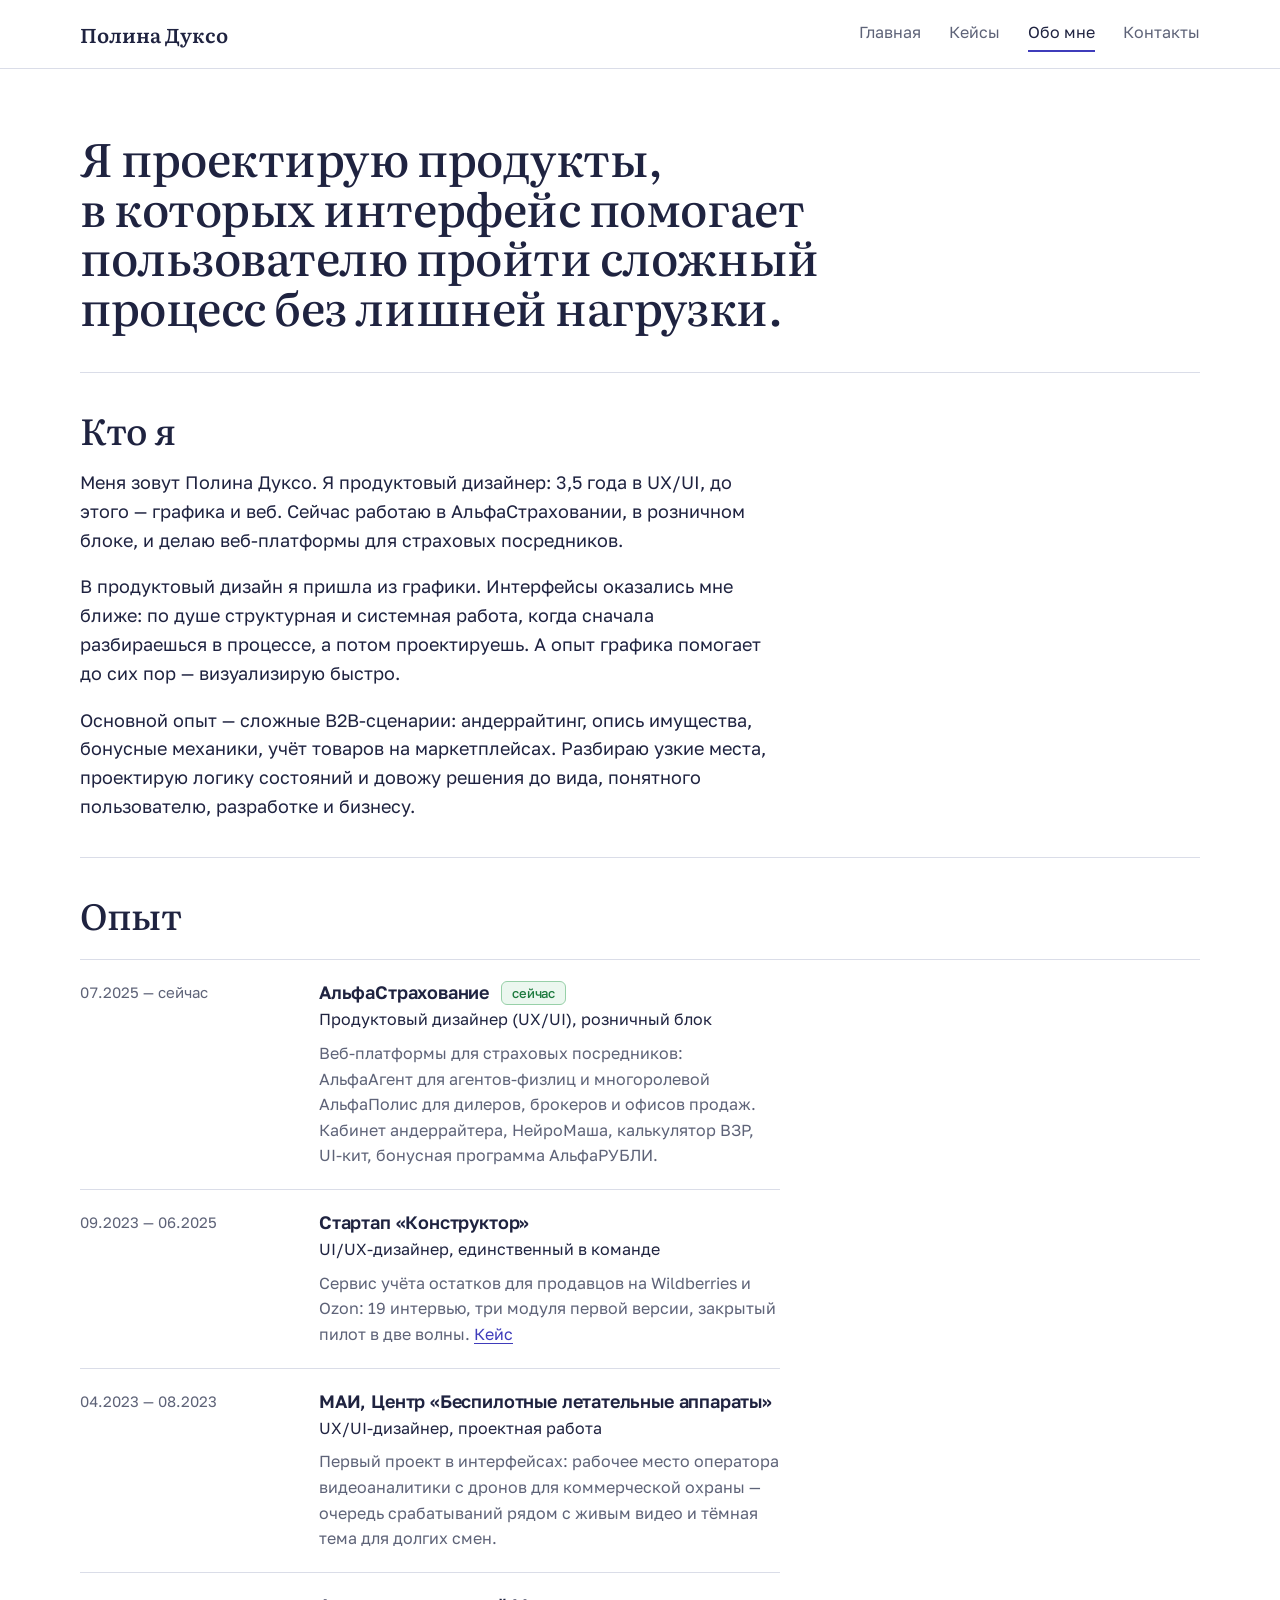
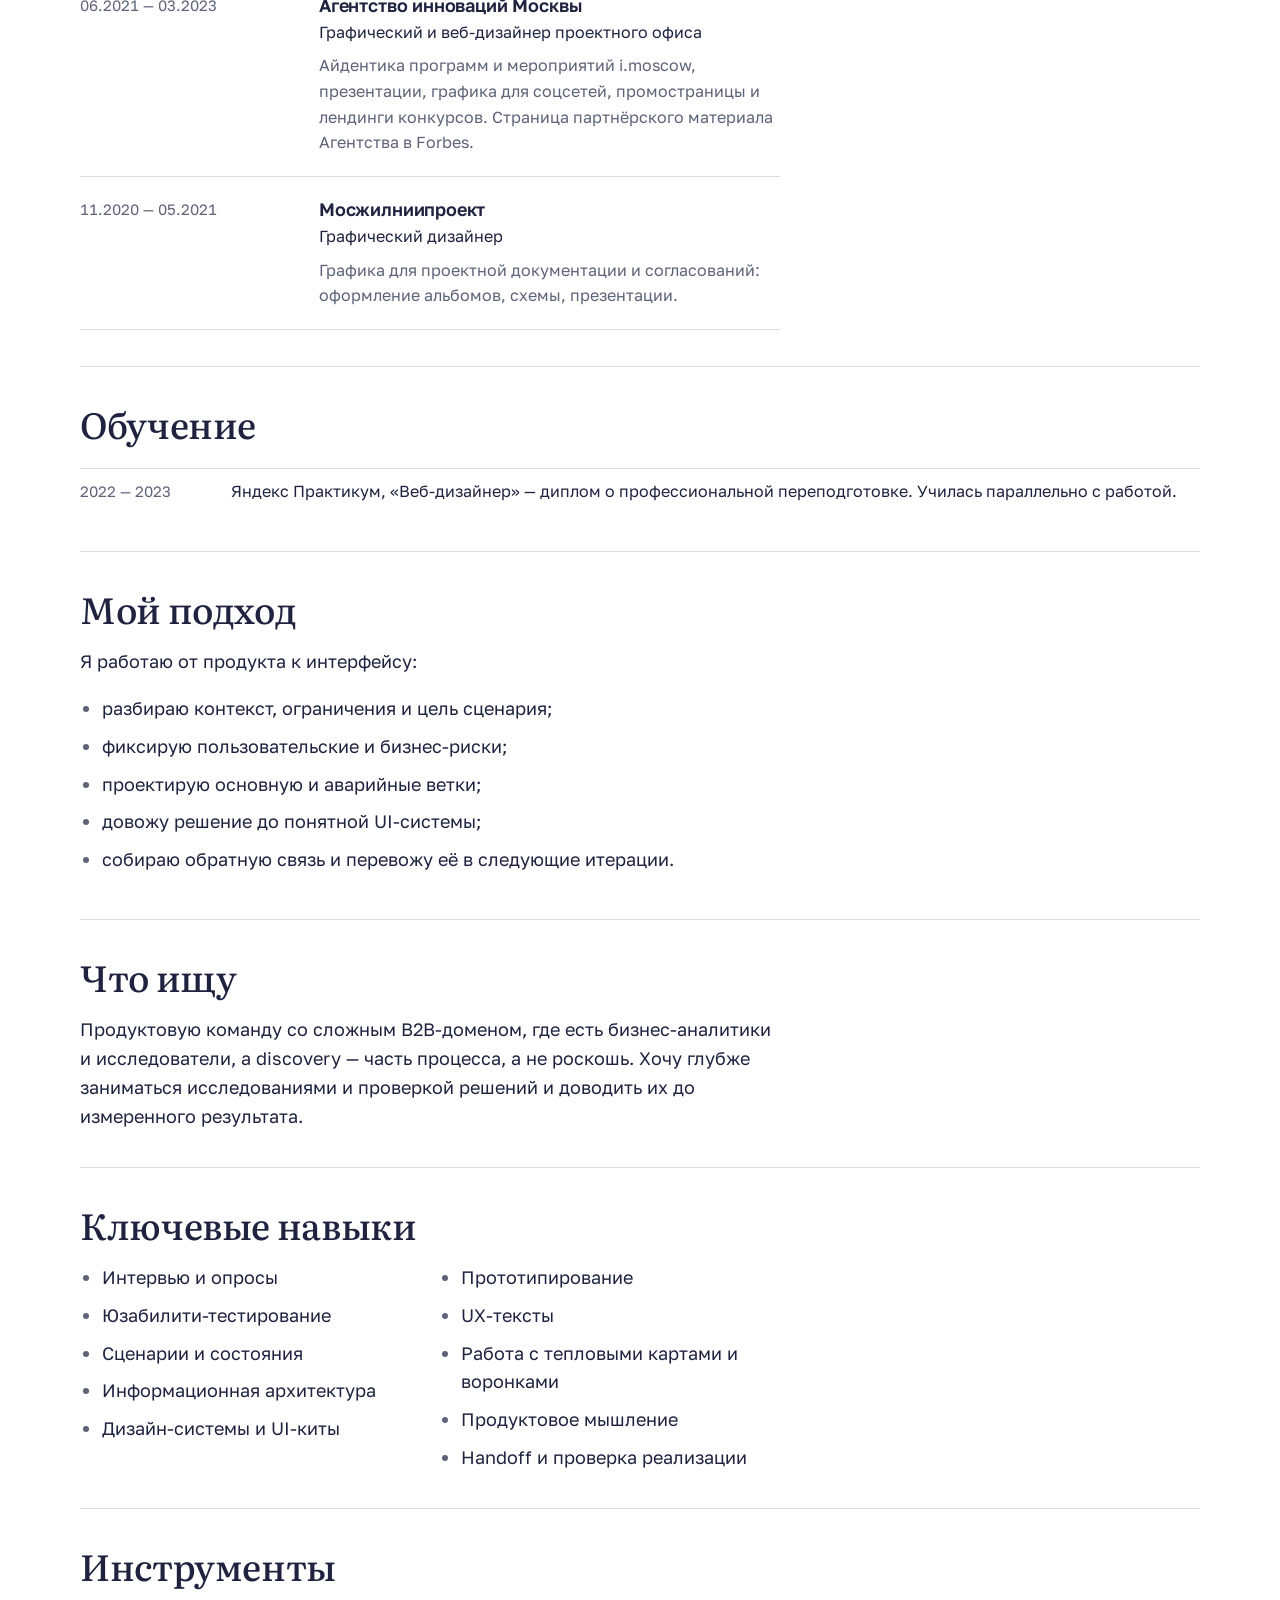
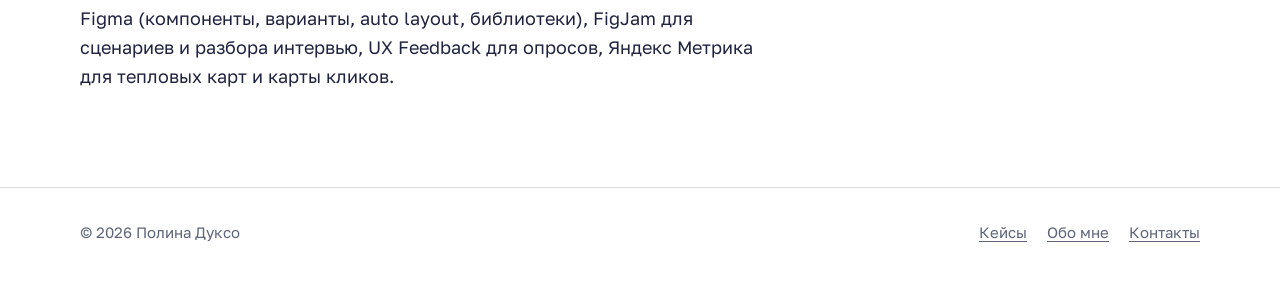
==== commit 0319440c: "Portfolio v2: Konstruktor case, experience timeline, hero facts - New case study «Конструктор» (stoc" ====
--- a/about.html
+++ b/about.html
@@ -4,7 +4,11 @@
   <meta charset="UTF-8">
   <meta name="viewport" content="width=device-width, initial-scale=1.0">
   <title>Обо мне — Полина Дуксо</title>
-  <meta name="description" content="О Полине Дуксо: UX/UI designer с опытом 4 года, фокусом на product thinking, системный дизайн и сложные пользовательские сценарии.">
+  <meta name="description" content="О Полине Дуксо: продуктовый дизайнер, 3,5 года в UX/UI, до этого графика и веб. Опыт — АльфаСтрахование и стартап для продавцов на маркетплейсах.">
+  <meta property="og:type" content="profile">
+  <meta property="og:locale" content="ru_RU">
+  <meta property="og:title" content="Обо мне — Полина Дуксо">
+  <meta property="og:description" content="Продуктовый дизайнер: 3,5 года в UX/UI, до этого графика и веб. Опыт, подход, навыки и инструменты.">
   <link rel="preconnect" href="https://fonts.googleapis.com">
   <link rel="preconnect" href="https://fonts.gstatic.com" crossorigin>
   <link href="https://fonts.googleapis.com/css2?family=Golos+Text:wght@400;500;600&family=Literata:opsz,wght@7..72,400;7..72,500;7..72,600&display=swap" rel="stylesheet">
@@ -39,15 +43,70 @@
         <section>
           <h2>Кто я</h2>
           <p>
-            Меня зовут Полина Дуксо. UX/UI дизайнер, 4 года опыта, фокус — продуктовый дизайн.
-            Работаю с продуктами, где интерфейс связан с бизнес-логикой,
-            ограничениями системы, качеством данных и реальным поведением пользователей.
+            Меня зовут Полина Дуксо. Я продуктовый дизайнер: 3,5 года в UX/UI, до этого — графика и веб.
+            Сейчас работаю в АльфаСтраховании, в розничном блоке, и делаю веб-платформы для страховых посредников.
           </p>
           <p>
-            Основной опыт — сложные B2B и страховые сценарии: разбор узких мест,
-            проектирование логики состояний, создание решений, понятных пользователю,
-            команде разработки и бизнесу.
+            В продуктовый дизайн я пришла из графики. Интерфейсы оказались мне ближе: по душе структурная и системная работа,
+            когда сначала разбираешься в процессе, а потом проектируешь. А опыт графика помогает до сих пор — визуализирую быстро.
           </p>
+          <p>
+            Основной опыт — сложные B2B-сценарии: андеррайтинг, опись имущества, бонусные механики, учёт товаров на маркетплейсах.
+            Разбираю узкие места, проектирую логику состояний и довожу решения до вида, понятного пользователю, разработке и бизнесу.
+          </p>
+        </section>
+
+        <section id="experience">
+          <h2>Опыт</h2>
+          <ol class="timeline">
+            <li>
+              <time>07.2025 — сейчас</time>
+              <div>
+                <h3>АльфаСтрахование <span class="badge badge-now">сейчас</span></h3>
+                <p class="role">Продуктовый дизайнер (UX/UI), розничный блок</p>
+                <p class="what">Веб-платформы для страховых посредников: АльфаАгент для агентов-физлиц и многоролевой АльфаПолис для дилеров, брокеров и офисов продаж. Кабинет андеррайтера, НейроМаша, калькулятор ВЗР, UI-кит, бонусная программа АльфаРУБЛИ.</p>
+              </div>
+            </li>
+            <li>
+              <time>09.2023 — 06.2025</time>
+              <div>
+                <h3>Стартап «Конструктор»</h3>
+                <p class="role">UI/UX-дизайнер, единственный в команде</p>
+                <p class="what">Сервис учёта остатков для продавцов на Wildberries и Ozon: 19 интервью, три модуля первой версии, закрытый пилот в две волны. <a href="project-konstruktor.html">Кейс</a></p>
+              </div>
+            </li>
+            <li>
+              <time>04.2023 — 08.2023</time>
+              <div>
+                <h3>МАИ, Центр «Беспилотные летательные аппараты»</h3>
+                <p class="role">UX/UI-дизайнер, проектная работа</p>
+                <p class="what">Первый проект в интерфейсах: рабочее место оператора видеоаналитики с дронов для коммерческой охраны — очередь срабатываний рядом с живым видео и тёмная тема для долгих смен.</p>
+              </div>
+            </li>
+            <li>
+              <time>06.2021 — 03.2023</time>
+              <div>
+                <h3>Агентство инноваций Москвы</h3>
+                <p class="role">Графический и веб-дизайнер проектного офиса</p>
+                <p class="what">Айдентика программ и мероприятий i.moscow, презентации, графика для соцсетей, промостраницы и лендинги конкурсов. Страница партнёрского материала Агентства в Forbes.</p>
+              </div>
+            </li>
+            <li>
+              <time>11.2020 — 05.2021</time>
+              <div>
+                <h3>Мосжилниипроект</h3>
+                <p class="role">Графический дизайнер</p>
+                <p class="what">Графика для проектной документации и согласований: оформление альбомов, схемы, презентации.</p>
+              </div>
+            </li>
+          </ol>
+        </section>
+
+        <section>
+          <h2>Обучение</h2>
+          <dl class="facts">
+            <div><dt>2022 — 2023</dt><dd>Яндекс Практикум, «Веб-дизайнер» — диплом о профессиональной переподготовке. Училась параллельно с работой.</dd></div>
+          </dl>
         </section>
 
         <section>
@@ -63,23 +122,32 @@
         </section>
 
         <section>
+          <h2>Что ищу</h2>
+          <p>
+            Продуктовую команду со сложным B2B-доменом, где есть бизнес-аналитики и исследователи, а discovery — часть процесса, а не роскошь.
+            Хочу глубже заниматься исследованиями и проверкой решений и доводить их до измеренного результата.
+          </p>
+        </section>
+
+        <section>
           <h2>Ключевые навыки</h2>
           <ul class="columns">
-            <li>Исследование сценариев</li>
+            <li>Интервью и опросы</li>
+            <li>Юзабилити-тестирование</li>
+            <li>Сценарии и состояния</li>
+            <li>Информационная архитектура</li>
+            <li>Дизайн-системы и UI-киты</li>
+            <li>Прототипирование</li>
+            <li>UX-тексты</li>
+            <li>Работа с тепловыми картами и воронками</li>
             <li>Продуктовое мышление</li>
-            <li>UX-тексты</li>
-            <li>Дизайн-системы</li>
-            <li>Figma</li>
-            <li>UI-кит</li>
-            <li>Информационная архитектура</li>
-            <li>Прототипирование</li>
-            <li>Глубокая UX-проработка</li>
+            <li>Handoff и проверка реализации</li>
           </ul>
         </section>
 
         <section>
           <h2>Инструменты</h2>
-          <p>Figma, прототипирование, компонентный подход, UX Feedback, структурирование гипотез, сценарное проектирование, работа с UI states и handoff в разработку.</p>
+          <p>Figma (компоненты, варианты, auto layout, библиотеки), FigJam для сценариев и разбора интервью, UX Feedback для опросов, Яндекс Метрика для тепловых карт и карты кликов.</p>
         </section>
       </div>
     </main>
--- a/assets/css/style.css
+++ b/assets/css/style.css
@@ -192,40 +192,39 @@
   min-height: 48px;
   padding: 0 22px;
   border-radius: 8px;
-  background: var(--stamp);
+  background: var(--ink);
   color: #fff;
   font: 500 16px/1 var(--sans);
   text-decoration: none;
 }
 .button:hover { background: var(--stamp-dark); }
 
-/* Home: hero */
+/* Home: hero — the portrait shares a row with the lead */
 .hero { padding: 56px 0 96px; }
-.hero-grid {
-  display: grid;
-  grid-template-columns: minmax(0, 1fr) minmax(0, 1fr);
-  gap: 64px;
-  align-items: start;
-  margin-top: 40px;
-}
-.intro { display: flex; align-items: flex-start; gap: 20px; }
-.avatar {
+.intro { display: flex; align-items: flex-start; gap: 40px; margin-top: 40px; }
+.portrait {
   flex: 0 0 auto;
-  width: 72px;
-  height: 96px;
+  width: 240px;
+  height: auto;
+  aspect-ratio: 3 / 4;
   object-fit: cover;
-  border-radius: 4px;
+  border-radius: var(--radius);
 }
 .intro .lead { margin: 0; }
-.hero .actions { margin-top: 36px; }
+.hero .actions { margin-top: 32px; }
 
 /*
-  The one orchestrated moment: an application from the underwriter cabinet
-  (rebuilt from the Work Zone mockup) goes Новая → В работе → Согласовано,
-  and its history log grows with it.
+  The one orchestrated moment: in the first case entry an application from
+  the underwriter cabinet (rebuilt from the Work Zone mockup) goes
+  Новая → В работе → Согласовано, and its history log grows with it.
 */
-.demo { margin: 0; }
-.demo-mount { padding: 32px; border-radius: var(--radius); background: var(--paper); }
+.demo { display: block; color: var(--ink); text-decoration: none; }
+.demo-mount {
+  padding: 32px;
+  border: 1px solid var(--rule);
+  border-radius: var(--radius);
+  background: var(--paper);
+}
 .demo-card {
   padding: 24px;
   border: 1px solid var(--rule);
@@ -236,7 +235,7 @@
 }
 .demo-card p { margin: 0; }
 .demo-head { display: flex; align-items: flex-start; justify-content: space-between; gap: 16px; }
-.demo-id { font-size: 19px; font-weight: 600; }
+.demo-card .demo-id { font-size: 19px; font-weight: 600; color: var(--ink); }
 .demo-card .demo-meta { margin-top: 4px; font-size: 14px; color: var(--pencil); }
 /* the three badges share one cell; the widest sets its size */
 .demo-status { display: grid; justify-items: end; }
@@ -263,20 +262,29 @@
 .demo-sum div:last-child dt { color: var(--ink); }
 .demo-sum div:last-child dd { font-size: 18px; }
 .demo-card .demo-label { margin: 24px 0 8px; font-size: 13px; color: var(--pencil); }
-.demo-log { margin: 0; padding: 0; list-style: none; border-top: 1px solid var(--rule); }
+/* rows share the list's columns, so every group name starts at the same x */
+.demo-log {
+  display: grid;
+  grid-template-columns: auto auto minmax(0, 1fr);
+  column-gap: 16px;
+  margin: 0;
+  padding: 0;
+  list-style: none;
+  border-top: 1px solid var(--rule);
+}
 .demo-log li {
   display: grid;
-  grid-template-columns: 7em auto minmax(0, 1fr);
+  grid-column: 1 / -1;
+  grid-template-columns: subgrid;
   align-items: center;
-  gap: 16px;
   margin: 0;
   padding: 10px 0;
   border-bottom: 1px solid var(--rule);
 }
 .demo-log li:last-child { border-bottom: 0; padding-bottom: 0; }
 .demo-log time { color: var(--pencil); font-variant-numeric: tabular-nums; }
+.demo-log .badge { justify-self: start; }
 .demo-log li > span:last-child { color: var(--pencil); }
-.demo figcaption { margin-top: 12px; font-size: 15px; color: var(--pencil); }
 
 /* final state: what you see without JS or with reduced motion */
 .demo-status .badge-new,
@@ -388,6 +396,8 @@
   display: block;
   margin: 0;
   aspect-ratio: 16 / 10;
+  /* white mockups cut at the edge would otherwise run into the white page */
+  border: 1px solid var(--rule);
   border-radius: var(--radius);
   background: var(--paper);
   overflow: hidden;
@@ -668,6 +678,143 @@
 .lightbox-close:focus-visible { outline-color: #fff; }
 html:has(.lightbox[open]) { overflow: hidden; }
 
+/* Home: hero facts — the filled-in form row, now under the lead */
+.hero .facts.facts-row {
+  display: flex;
+  flex-wrap: wrap;
+  column-gap: 40px;
+  margin-top: 48px;
+}
+
+/* Status marker for the current job */
+.badge-now { color: #1d7a3e; background: #ebf7ef; border-color: #97d0a8; height: 24px; font-size: 13px; }
+.badge-warn { color: #8a4b00; background: #fdf3e4; border-color: #e9c48f; }
+.badge-diff { color: #a3261b; background: #fdeeec; border-color: #eeb1aa; }
+
+/* Experience: a register of jobs, newest first */
+.timeline {
+  margin: 24px 0 0;
+  padding: 0;
+  list-style: none;
+  border-top: 1px solid var(--rule);
+}
+.timeline > li {
+  display: grid;
+  grid-template-columns: 11.5em minmax(0, 1fr);
+  gap: 4px 32px;
+  margin: 0;
+  padding: 20px 0;
+  border-bottom: 1px solid var(--rule);
+}
+.timeline time {
+  color: var(--pencil);
+  font-size: 15px;
+  line-height: 1.6;
+  font-variant-numeric: tabular-nums;
+}
+.timeline h3 {
+  display: flex;
+  flex-wrap: wrap;
+  align-items: center;
+  gap: 6px 12px;
+  margin: 0;
+  font: 600 18px/1.4 var(--sans);
+}
+.timeline .role { margin: 2px 0 0; font-size: 16px; color: var(--ink); }
+.timeline .what { margin: 8px 0 0; font-size: 16px; color: var(--pencil); max-width: var(--measure); }
+.timeline .what a { color: var(--stamp); }
+.timeline-more { margin-top: 24px; color: var(--pencil); }
+.section .timeline + .timeline-more,
+.prose .timeline { margin-bottom: 0; }
+
+/* Smaller work: two columns of short entries with one figure each */
+.works {
+  display: grid;
+  grid-template-columns: repeat(2, minmax(0, 1fr));
+  column-gap: 48px;
+  margin: 32px 0 0;
+  padding: 0;
+  list-style: none;
+}
+.works li { margin: 0; padding: 24px 0; border-top: 1px solid var(--rule); }
+.works h3 { margin: 0 0 8px; font: 600 19px/1.4 var(--sans); }
+.works p { margin: 0; font-size: 16px; color: var(--pencil); }
+.works .works-figure { margin-top: 14px; color: var(--ink); }
+.works .works-figure b {
+  font: 500 28px/1.1 var(--serif);
+  font-variant-numeric: lining-nums tabular-nums;
+  margin-right: 6px;
+}
+
+/*
+  Stock table from the «Конструктор» case: a static scheme of the screen,
+  not a screenshot. Only the underwriter card is animated.
+*/
+.stock-table {
+  width: 100%;
+  margin-top: 18px;
+  border-collapse: collapse;
+  font-variant-numeric: tabular-nums;
+}
+.stock-table th {
+  padding: 0 0 8px;
+  border-bottom: 1px solid var(--rule);
+  color: var(--pencil);
+  font-size: 13px;
+  font-weight: 400;
+  text-align: right;
+}
+.stock-table th:first-child,
+.stock-table td:first-child { text-align: left; }
+.stock-table th:not(:first-child) { width: 5.2em; }
+.stock-table td {
+  padding: 10px 0 10px 12px;
+  border-bottom: 1px solid var(--rule);
+  text-align: right;
+  vertical-align: top;
+}
+.stock-table td:first-child { padding-left: 0; }
+.stock-table tr:last-child td { border-bottom: 0; padding-bottom: 0; }
+.stock-table .sku { display: block; color: var(--ink); }
+.stock-table .sku-meta { display: block; margin-top: 2px; font-size: 13px; color: var(--pencil); }
+.stock-table .cell-low,
+.stock-table .cell-diff {
+  display: inline-block;
+  min-width: 2.6em;
+  padding: 1px 6px;
+  border: 1px solid;
+  border-radius: 5px;
+  font-weight: 600;
+  text-align: center;
+}
+.stock-table .cell-low { color: #8a4b00; background: #fdf3e4; border-color: #e9c48f; }
+.stock-table .cell-diff { color: #a3261b; background: #fdeeec; border-color: #eeb1aa; }
+.stock-table .cell-note { display: block; margin-top: 3px; font-size: 12px; color: var(--pencil); white-space: nowrap; }
+.demo-card .stock-legend {
+  display: flex;
+  flex-wrap: wrap;
+  gap: 8px 18px;
+  margin: 16px 0 0;
+  padding-top: 12px;
+  border-top: 1px solid var(--rule);
+  font-size: 13px;
+  color: var(--pencil);
+}
+.stock-legend span::before {
+  content: "";
+  display: inline-block;
+  width: 10px;
+  height: 10px;
+  margin-right: 6px;
+  border: 1px solid;
+  border-radius: 3px;
+  vertical-align: -1px;
+}
+.stock-legend .key-low::before { background: #fdf3e4; border-color: #e9c48f; }
+.stock-legend .key-diff::before { background: #fdeeec; border-color: #eeb1aa; }
+/* as a case cover the scheme keeps the card's reading width */
+.case-cover .demo-card { max-width: 760px; margin-inline: auto; }
+
 /* Footer */
 .site-footer {
   padding: 32px 0 48px;
@@ -692,8 +839,8 @@
 }
 
 @media (max-width: 1024px) {
-  .hero-grid { grid-template-columns: minmax(0, 1fr); gap: 40px; }
-  .hero-grid > div:first-child { max-width: var(--measure); }
+  .intro { gap: 28px; }
+  .portrait { width: 200px; }
 
   .case-body { grid-template-columns: minmax(0, 1fr); gap: 32px; }
   .case-content { max-width: var(--measure); }
@@ -751,16 +898,16 @@
   .case-toc { margin-inline: -16px; padding-inline: 16px; }
 
   .hero { padding: 40px 0 64px; }
-  .hero-grid { margin-top: 28px; }
-  .intro { flex-direction: column; gap: 16px; }
+  .intro { flex-direction: column; gap: 20px; margin-top: 28px; }
   .lead { font-size: 19px; }
   .demo-mount { padding: 12px; }
   .demo-card { padding: 16px; font-size: 14px; }
-  .demo-log li { grid-template-columns: auto auto minmax(0, 1fr); gap: 10px; }
+  .demo-log { column-gap: 10px; }
 
   .section { padding: 64px 0; }
   .case-entry { grid-template-columns: minmax(0, 1fr); gap: 24px; padding: 36px 0; }
-  .case-entry .shot { order: -1; }
+  .case-entry .shot,
+  .case-entry .demo { order: -1; }
   .case-entry .shot img { inset: 16px 0 0 16px; width: calc(100% - 16px); height: calc(100% - 16px); }
   .case-entry .shot.shot-fit img { inset: 12px; width: calc(100% - 24px); height: calc(100% - 24px); }
 
@@ -783,6 +930,18 @@
   .next-case { padding: 40px 0 64px; }
   .prose { padding-bottom: 64px; }
   .page-head + .container { padding-bottom: 64px; }
+
+  .hero .facts.facts-row {
+    display: grid;
+    grid-template-columns: repeat(2, minmax(0, 1fr));
+    column-gap: 20px;
+    margin-top: 36px;
+  }
+  .timeline > li { grid-template-columns: minmax(0, 1fr); gap: 2px; }
+  .works { grid-template-columns: minmax(0, 1fr); }
+  .stock-table { font-size: 13px; }
+  .stock-table td { padding-left: 8px; }
+  .stock-table .sku-meta { display: none; }
 
   .stories,
   .steps,
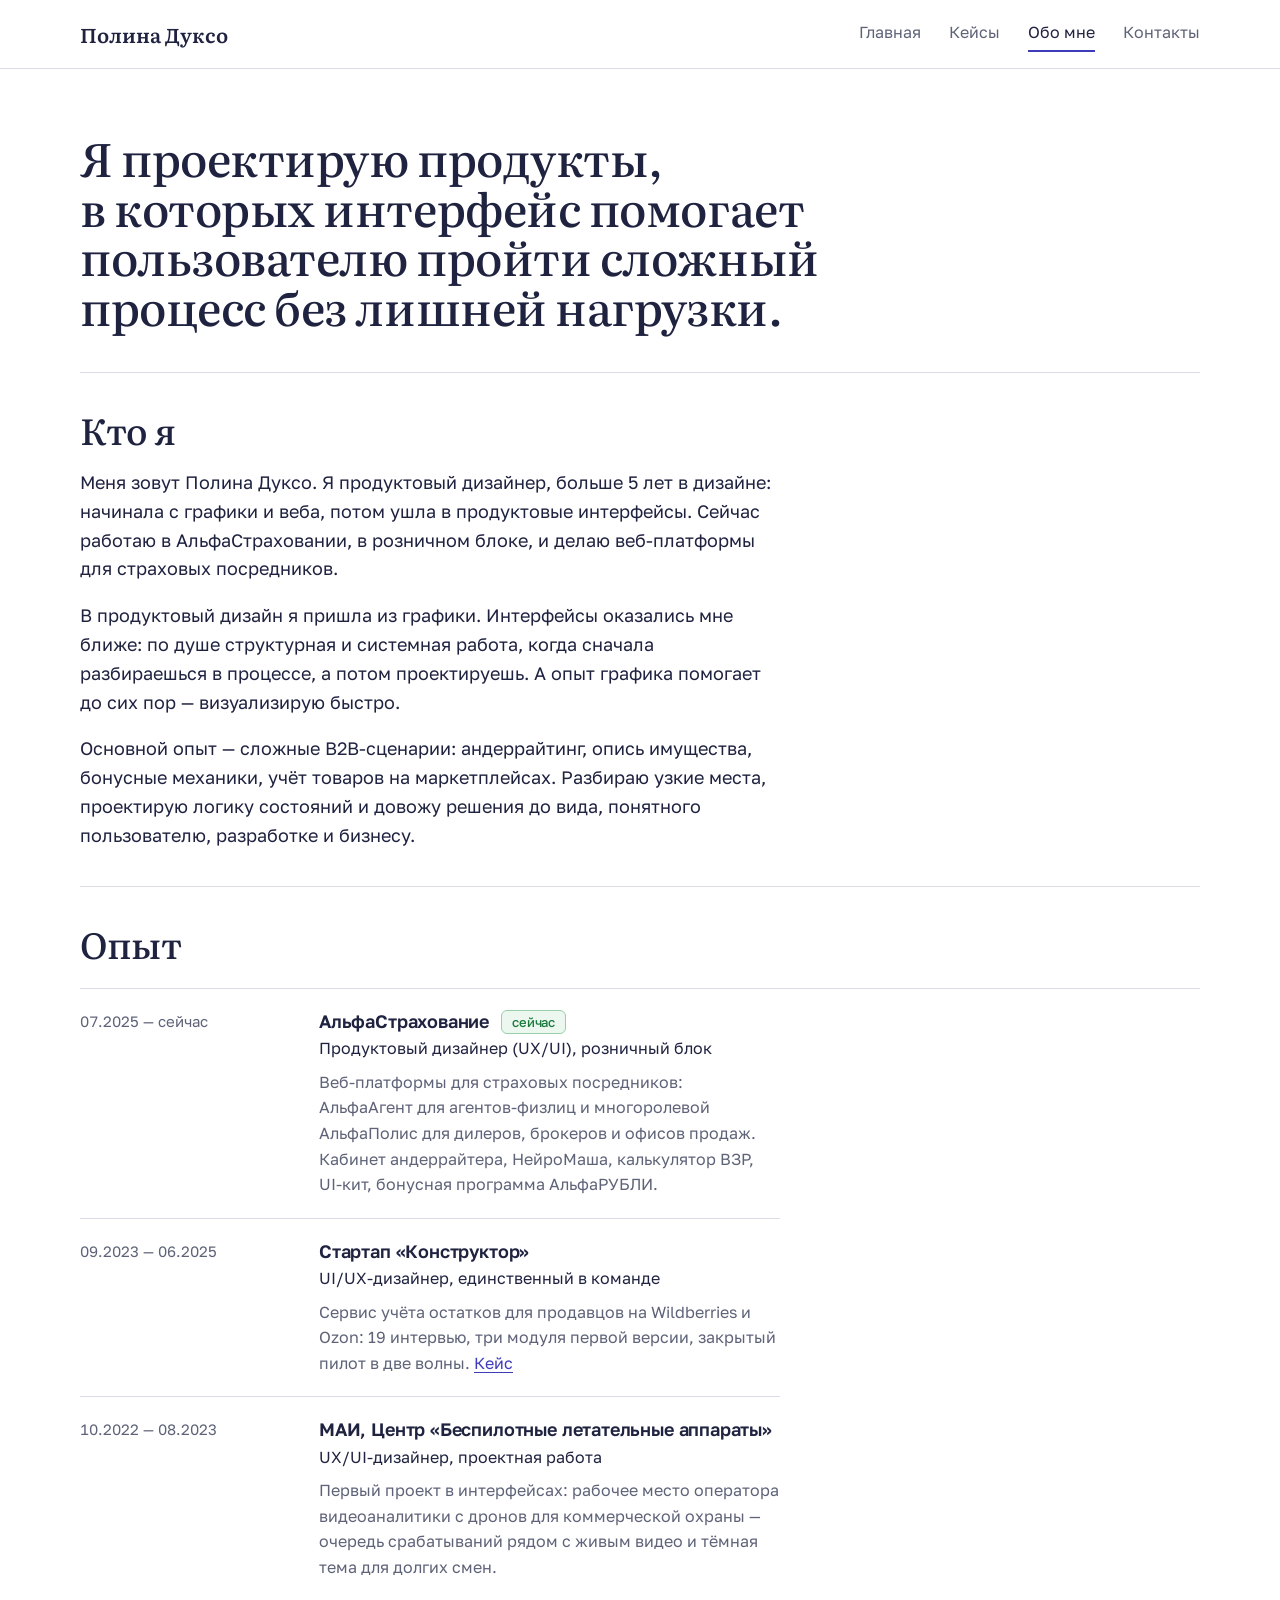
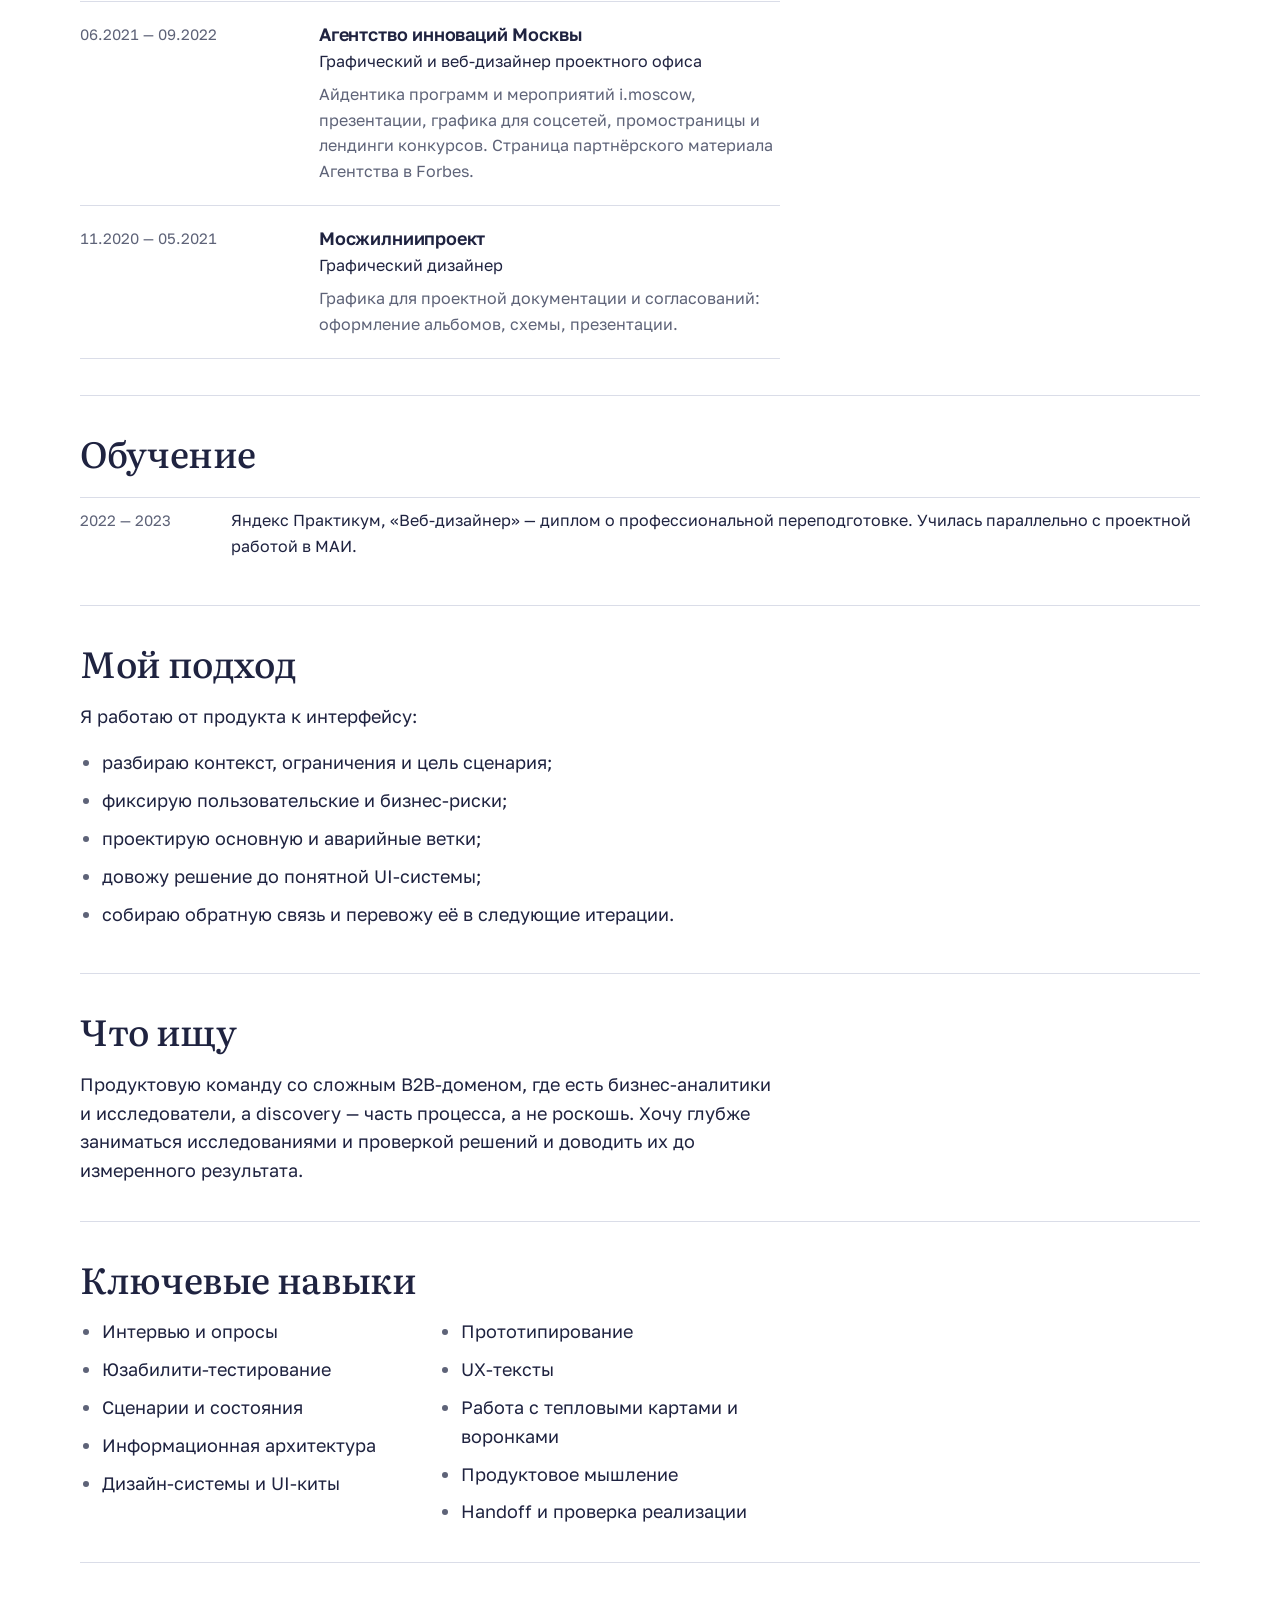
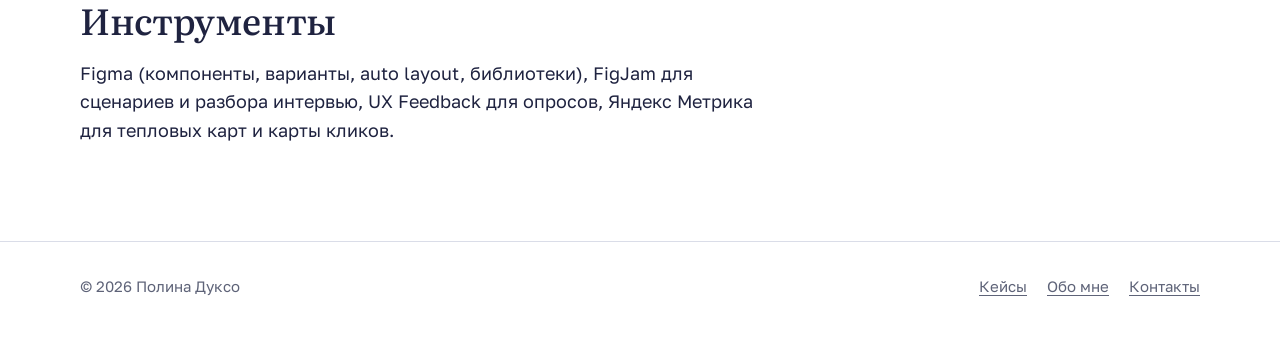
==== commit 012672fa: "Experience: MAI from 10.2022, single «5+ лет в дизайне» figure Co-Authored-By: Claude Opus 5.5 <nore" ====
--- a/about.html
+++ b/about.html
@@ -4,11 +4,11 @@
   <meta charset="UTF-8">
   <meta name="viewport" content="width=device-width, initial-scale=1.0">
   <title>Обо мне — Полина Дуксо</title>
-  <meta name="description" content="О Полине Дуксо: продуктовый дизайнер, 3,5 года в UX/UI, до этого графика и веб. Опыт — АльфаСтрахование и стартап для продавцов на маркетплейсах.">
+  <meta name="description" content="О Полине Дуксо: продуктовый дизайнер, 5+ лет в дизайне. Опыт — АльфаСтрахование и стартап для продавцов на маркетплейсах.">
   <meta property="og:type" content="profile">
   <meta property="og:locale" content="ru_RU">
   <meta property="og:title" content="Обо мне — Полина Дуксо">
-  <meta property="og:description" content="Продуктовый дизайнер: 3,5 года в UX/UI, до этого графика и веб. Опыт, подход, навыки и инструменты.">
+  <meta property="og:description" content="Продуктовый дизайнер, 5+ лет в дизайне. Опыт, подход, навыки и инструменты.">
   <link rel="preconnect" href="https://fonts.googleapis.com">
   <link rel="preconnect" href="https://fonts.gstatic.com" crossorigin>
   <link href="https://fonts.googleapis.com/css2?family=Golos+Text:wght@400;500;600&family=Literata:opsz,wght@7..72,400;7..72,500;7..72,600&display=swap" rel="stylesheet">
@@ -43,7 +43,7 @@
         <section>
           <h2>Кто я</h2>
           <p>
-            Меня зовут Полина Дуксо. Я продуктовый дизайнер: 3,5 года в UX/UI, до этого — графика и веб.
+            Меня зовут Полина Дуксо. Я продуктовый дизайнер, больше 5 лет в дизайне: начинала с графики и веба, потом ушла в продуктовые интерфейсы.
             Сейчас работаю в АльфаСтраховании, в розничном блоке, и делаю веб-платформы для страховых посредников.
           </p>
           <p>
@@ -76,7 +76,7 @@
               </div>
             </li>
             <li>
-              <time>04.2023 — 08.2023</time>
+              <time>10.2022 — 08.2023</time>
               <div>
                 <h3>МАИ, Центр «Беспилотные летательные аппараты»</h3>
                 <p class="role">UX/UI-дизайнер, проектная работа</p>
@@ -84,7 +84,7 @@
               </div>
             </li>
             <li>
-              <time>06.2021 — 03.2023</time>
+              <time>06.2021 — 09.2022</time>
               <div>
                 <h3>Агентство инноваций Москвы</h3>
                 <p class="role">Графический и веб-дизайнер проектного офиса</p>
@@ -105,7 +105,7 @@
         <section>
           <h2>Обучение</h2>
           <dl class="facts">
-            <div><dt>2022 — 2023</dt><dd>Яндекс Практикум, «Веб-дизайнер» — диплом о профессиональной переподготовке. Училась параллельно с работой.</dd></div>
+            <div><dt>2022 — 2023</dt><dd>Яндекс Практикум, «Веб-дизайнер» — диплом о профессиональной переподготовке. Училась параллельно с проектной работой в МАИ.</dd></div>
           </dl>
         </section>
 
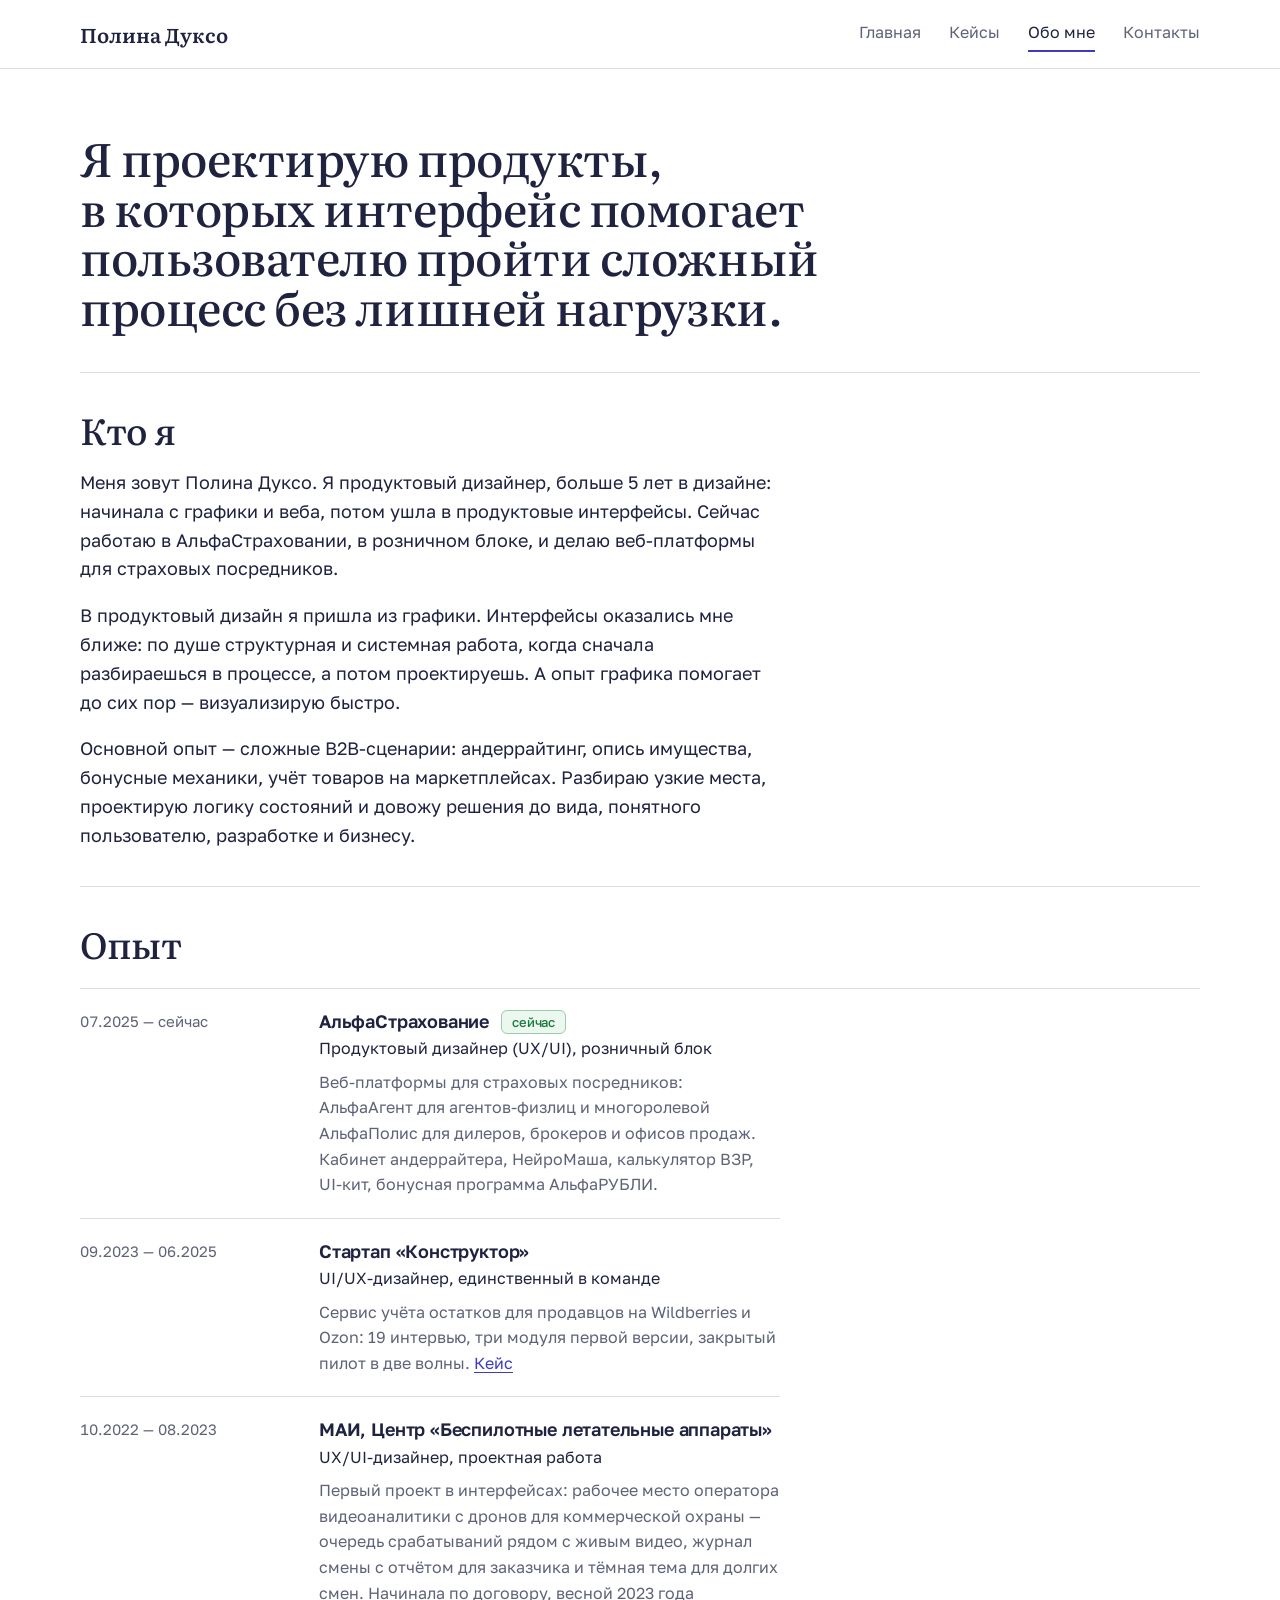
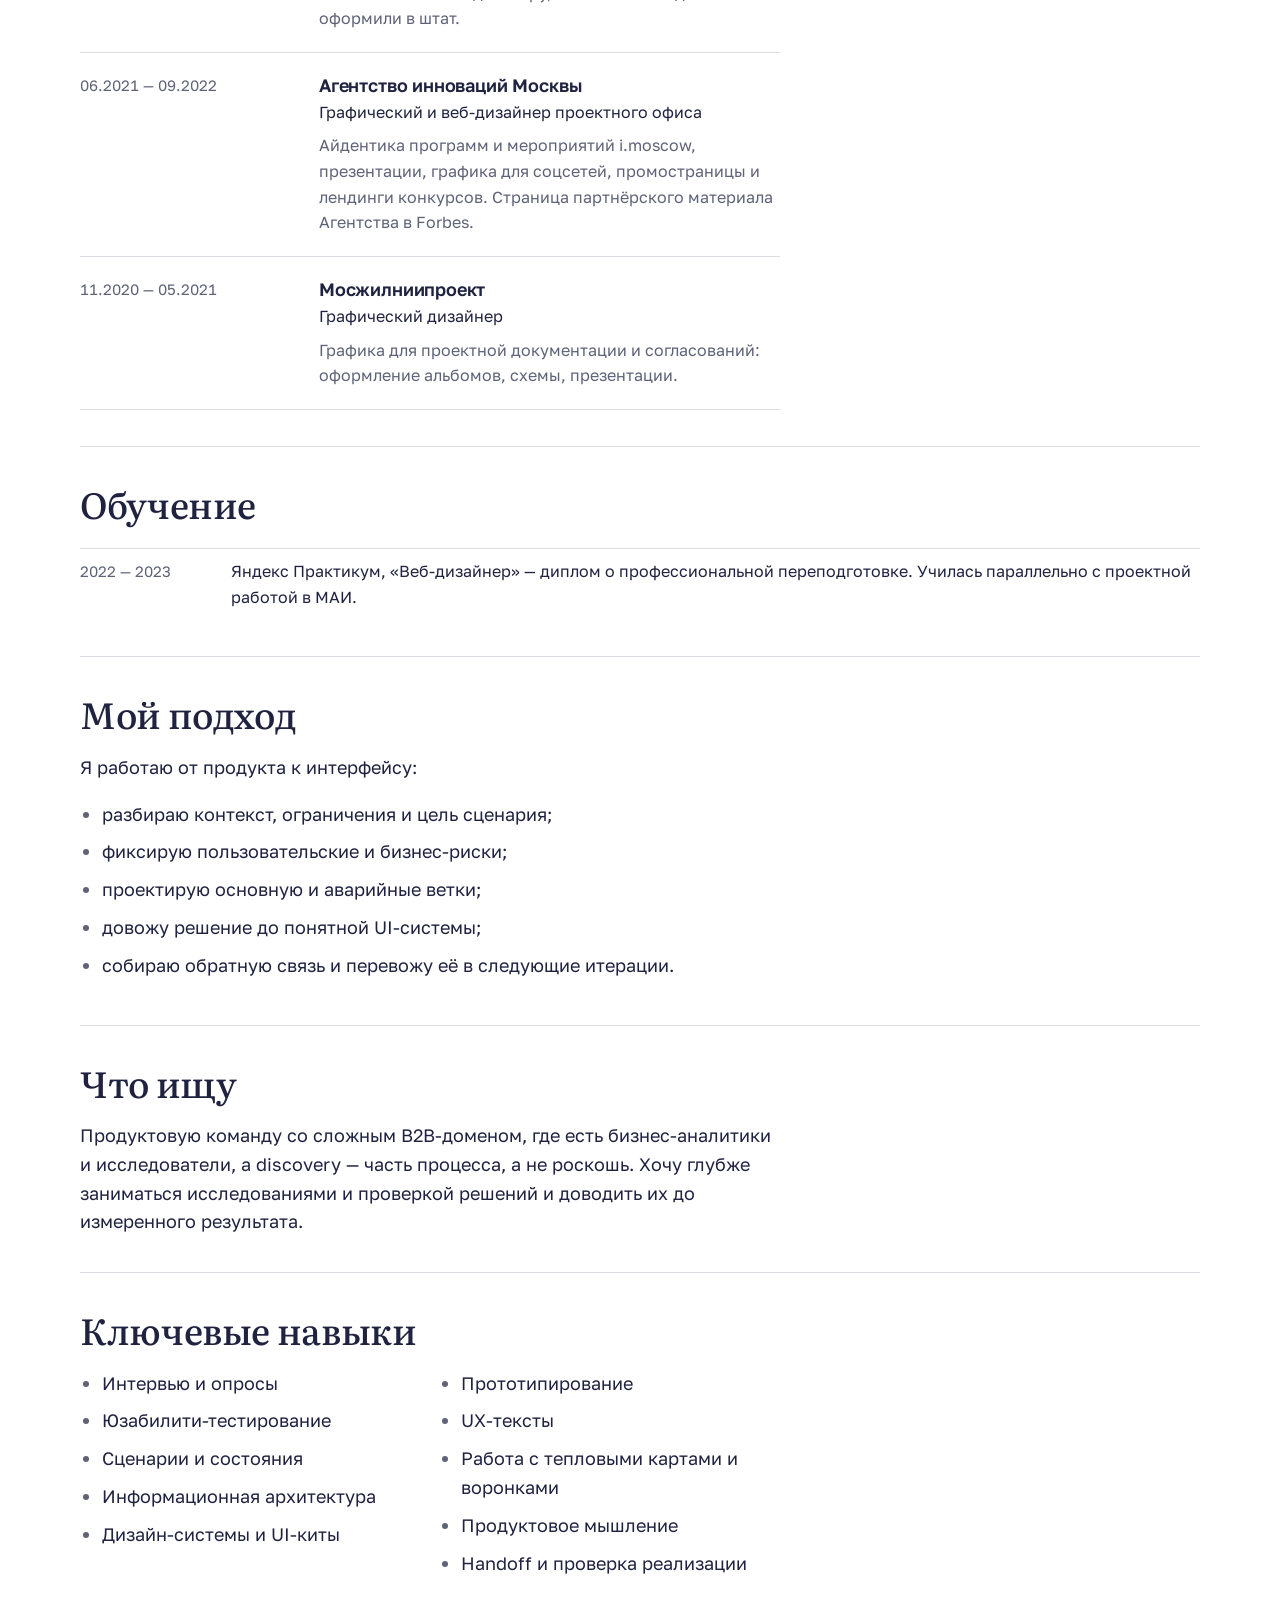
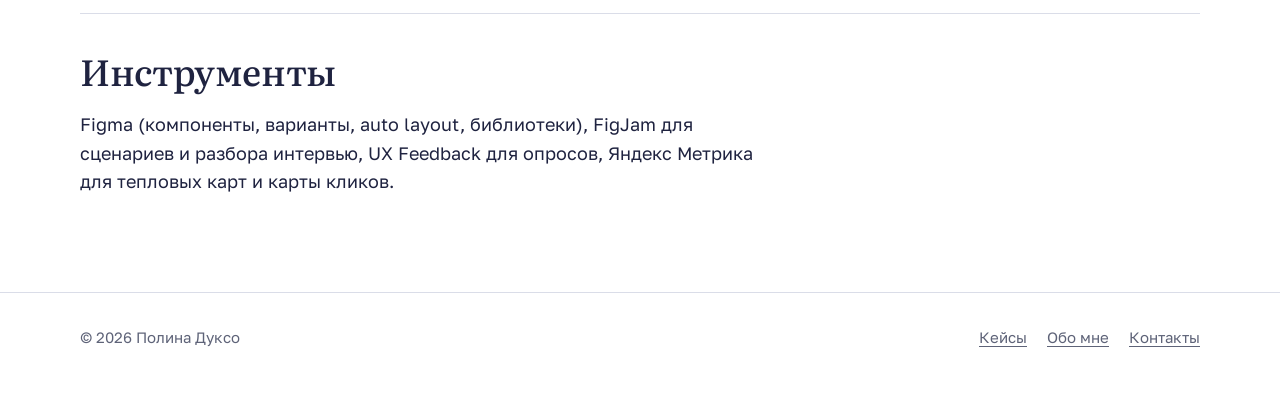
==== commit a8cdef1a: "About: MAI entry mentions the shift log and contract-then-staff Co-Authored-By: Claude Opus 5.5 <nor" ====
--- a/about.html
+++ b/about.html
@@ -80,7 +80,7 @@
               <div>
                 <h3>МАИ, Центр «Беспилотные летательные аппараты»</h3>
                 <p class="role">UX/UI-дизайнер, проектная работа</p>
-                <p class="what">Первый проект в интерфейсах: рабочее место оператора видеоаналитики с дронов для коммерческой охраны — очередь срабатываний рядом с живым видео и тёмная тема для долгих смен.</p>
+                <p class="what">Первый проект в интерфейсах: рабочее место оператора видеоаналитики с дронов для коммерческой охраны — очередь срабатываний рядом с живым видео, журнал смены с отчётом для заказчика и тёмная тема для долгих смен. Начинала по договору, весной 2023 года оформили в штат.</p>
               </div>
             </li>
             <li>
